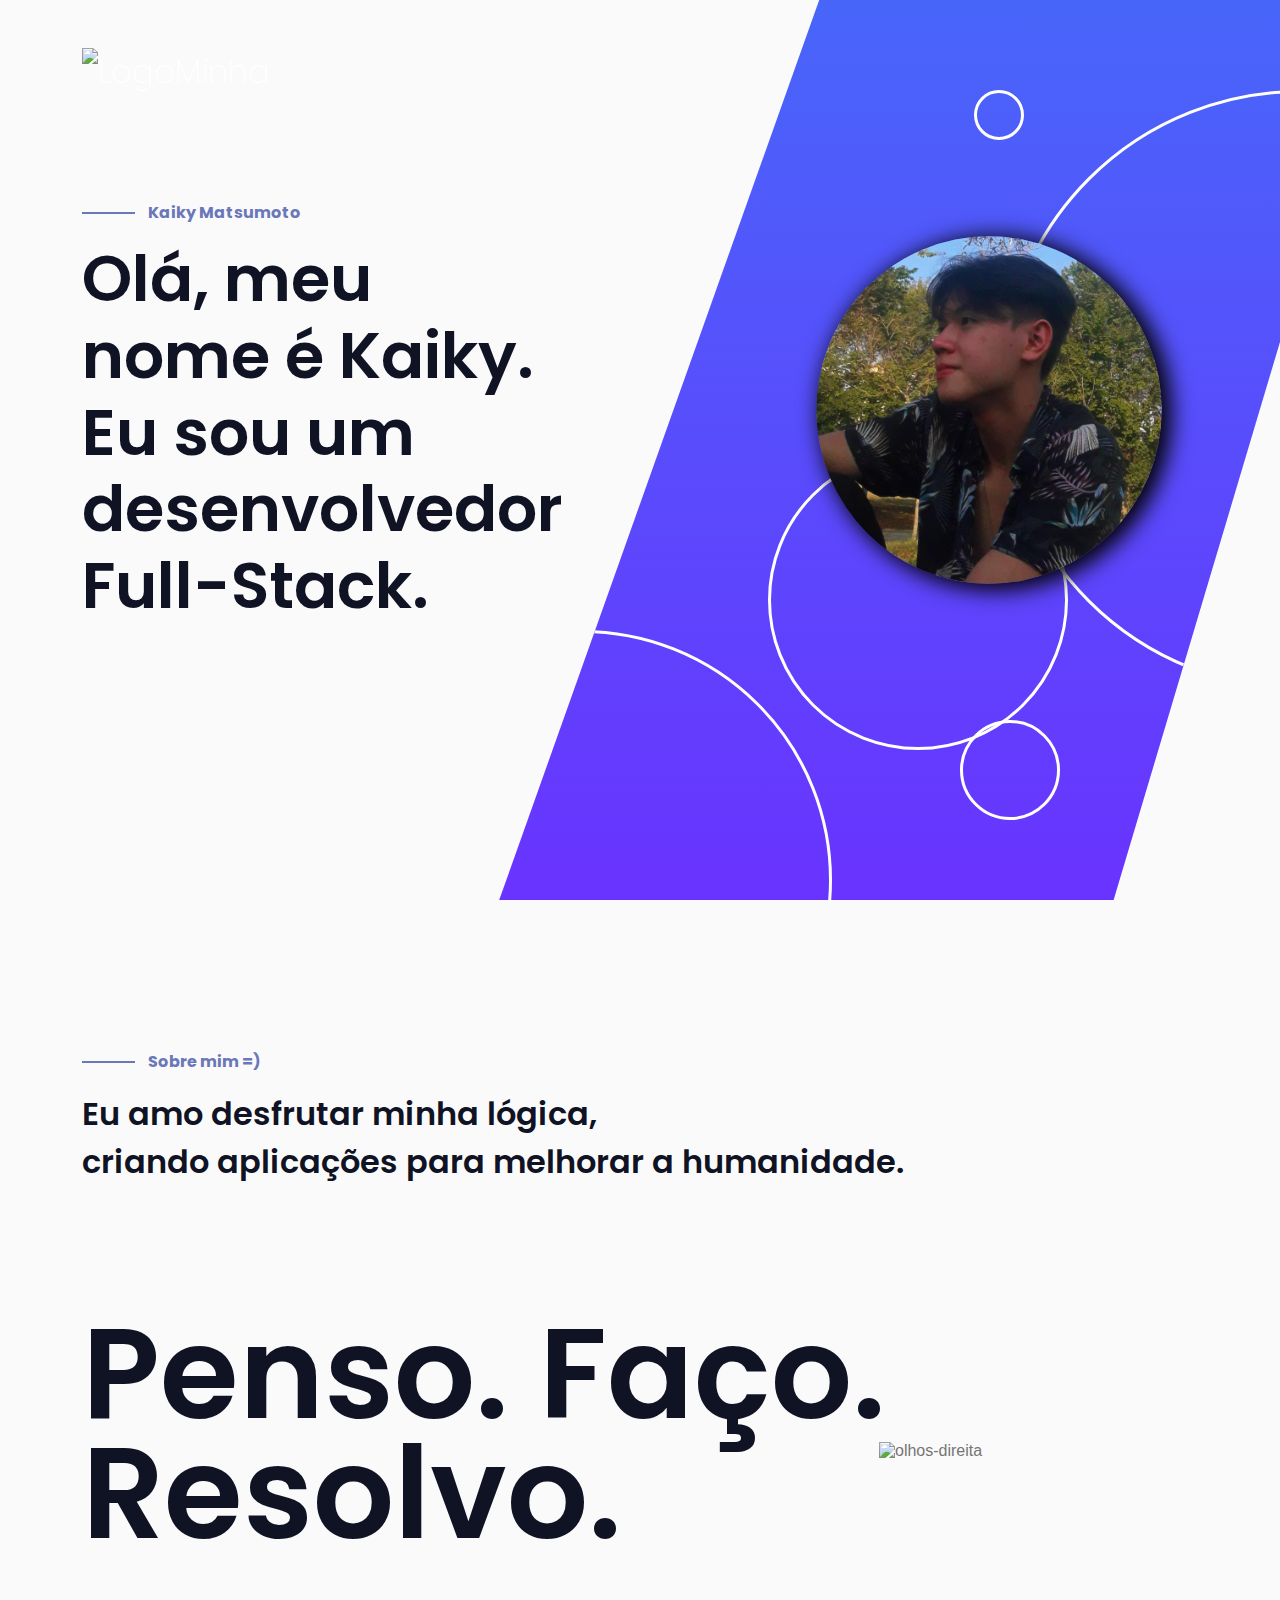
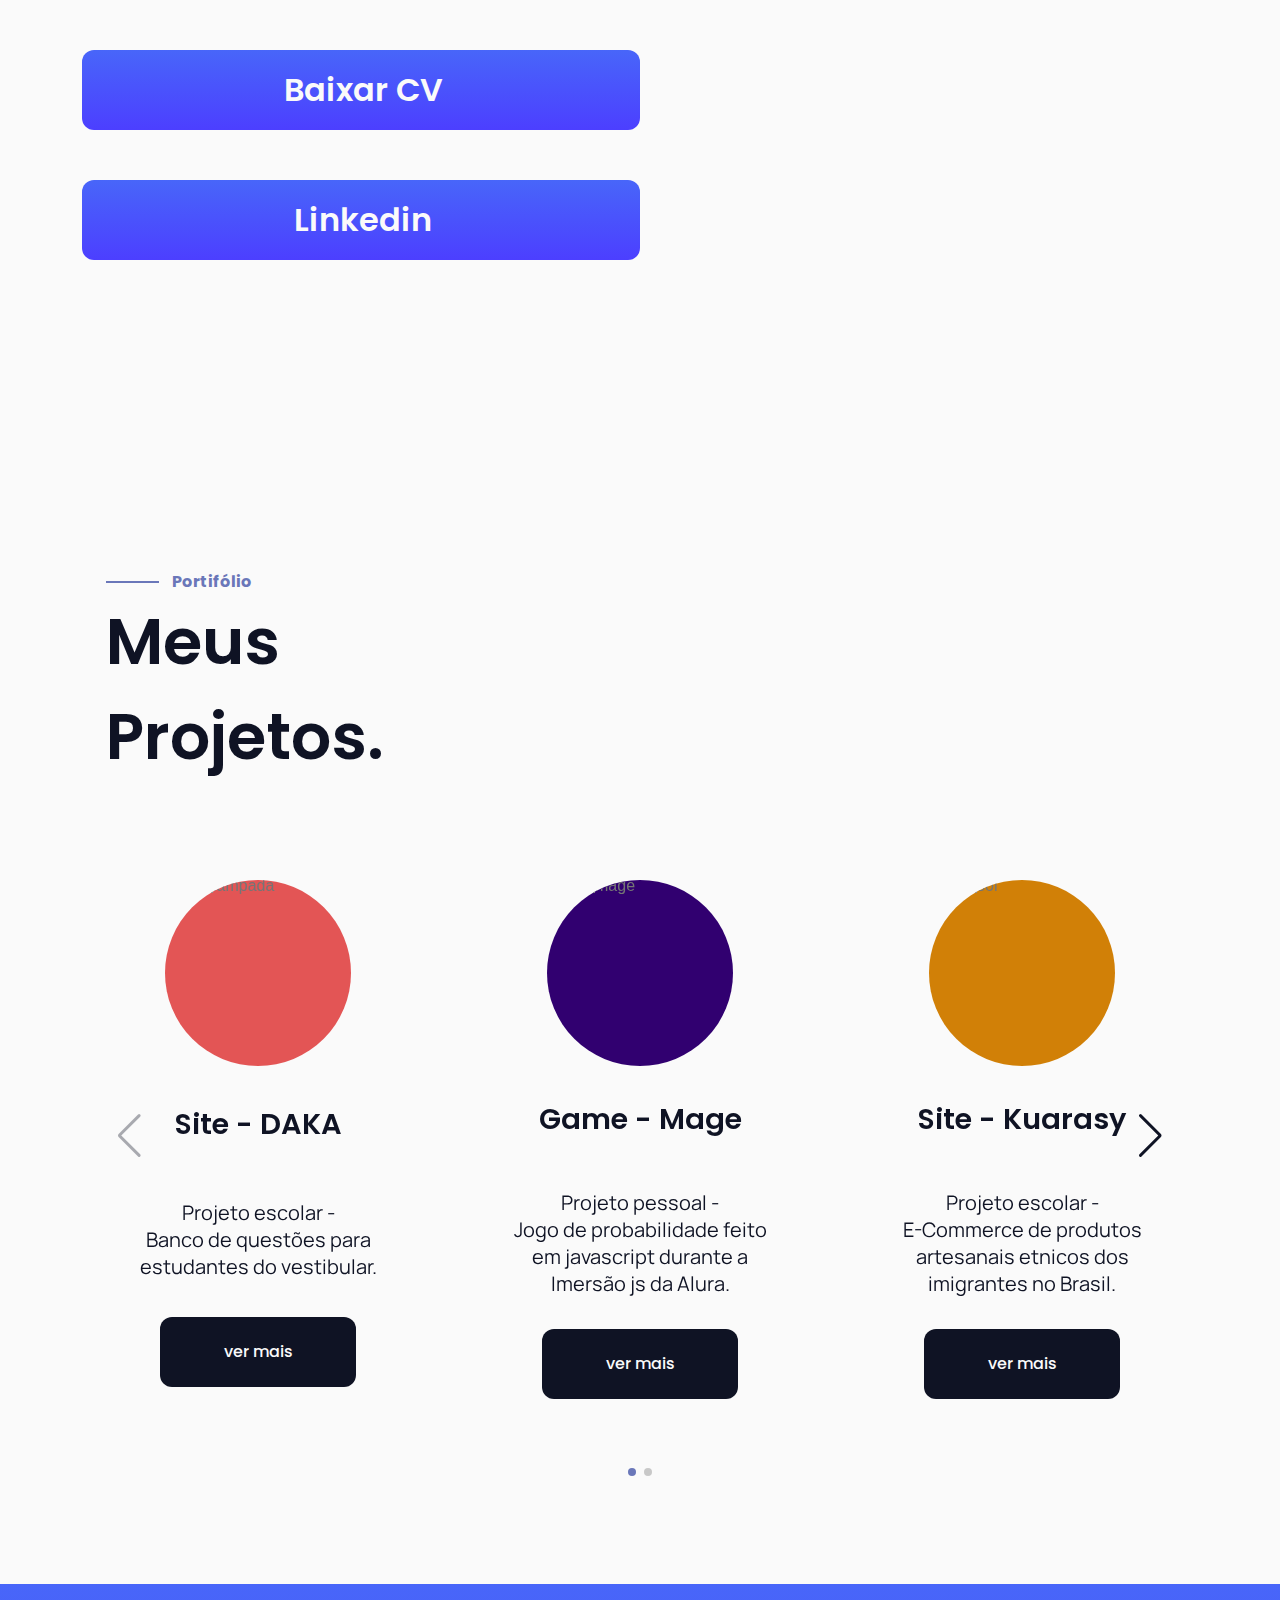
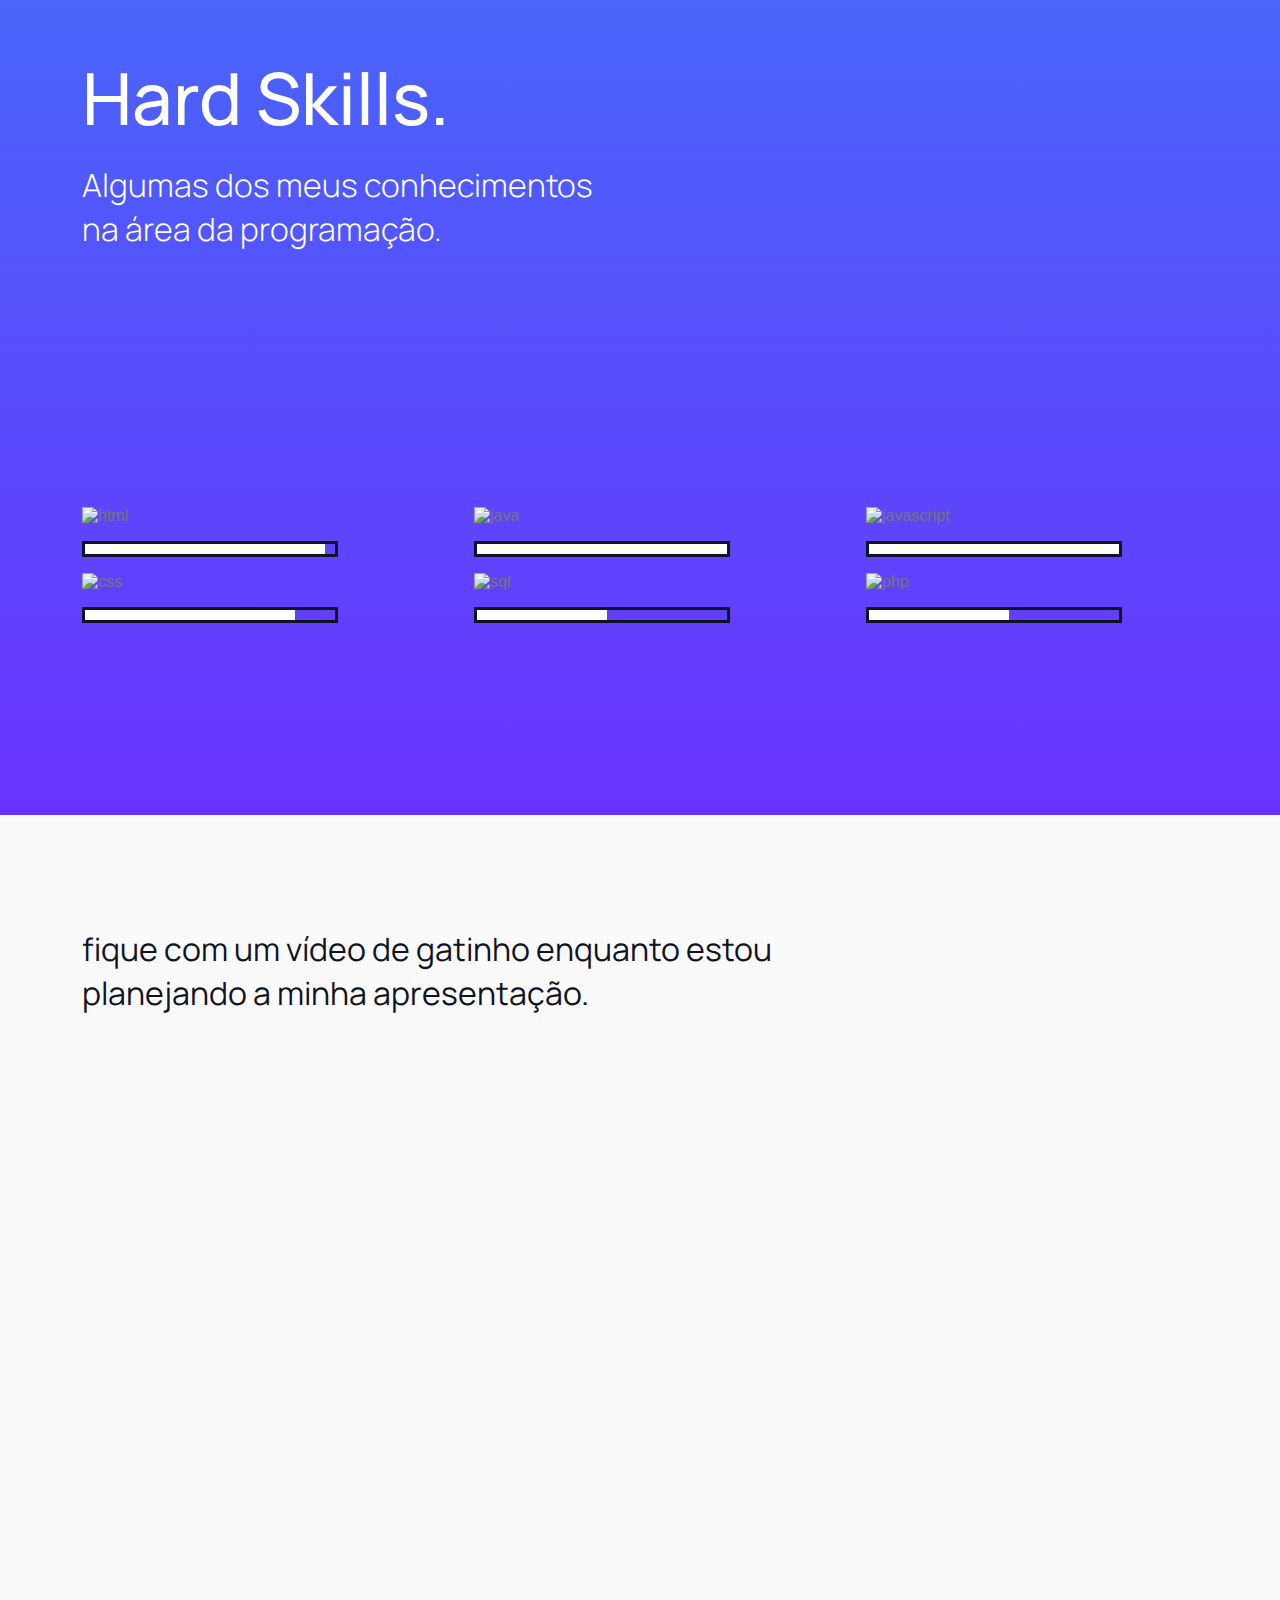
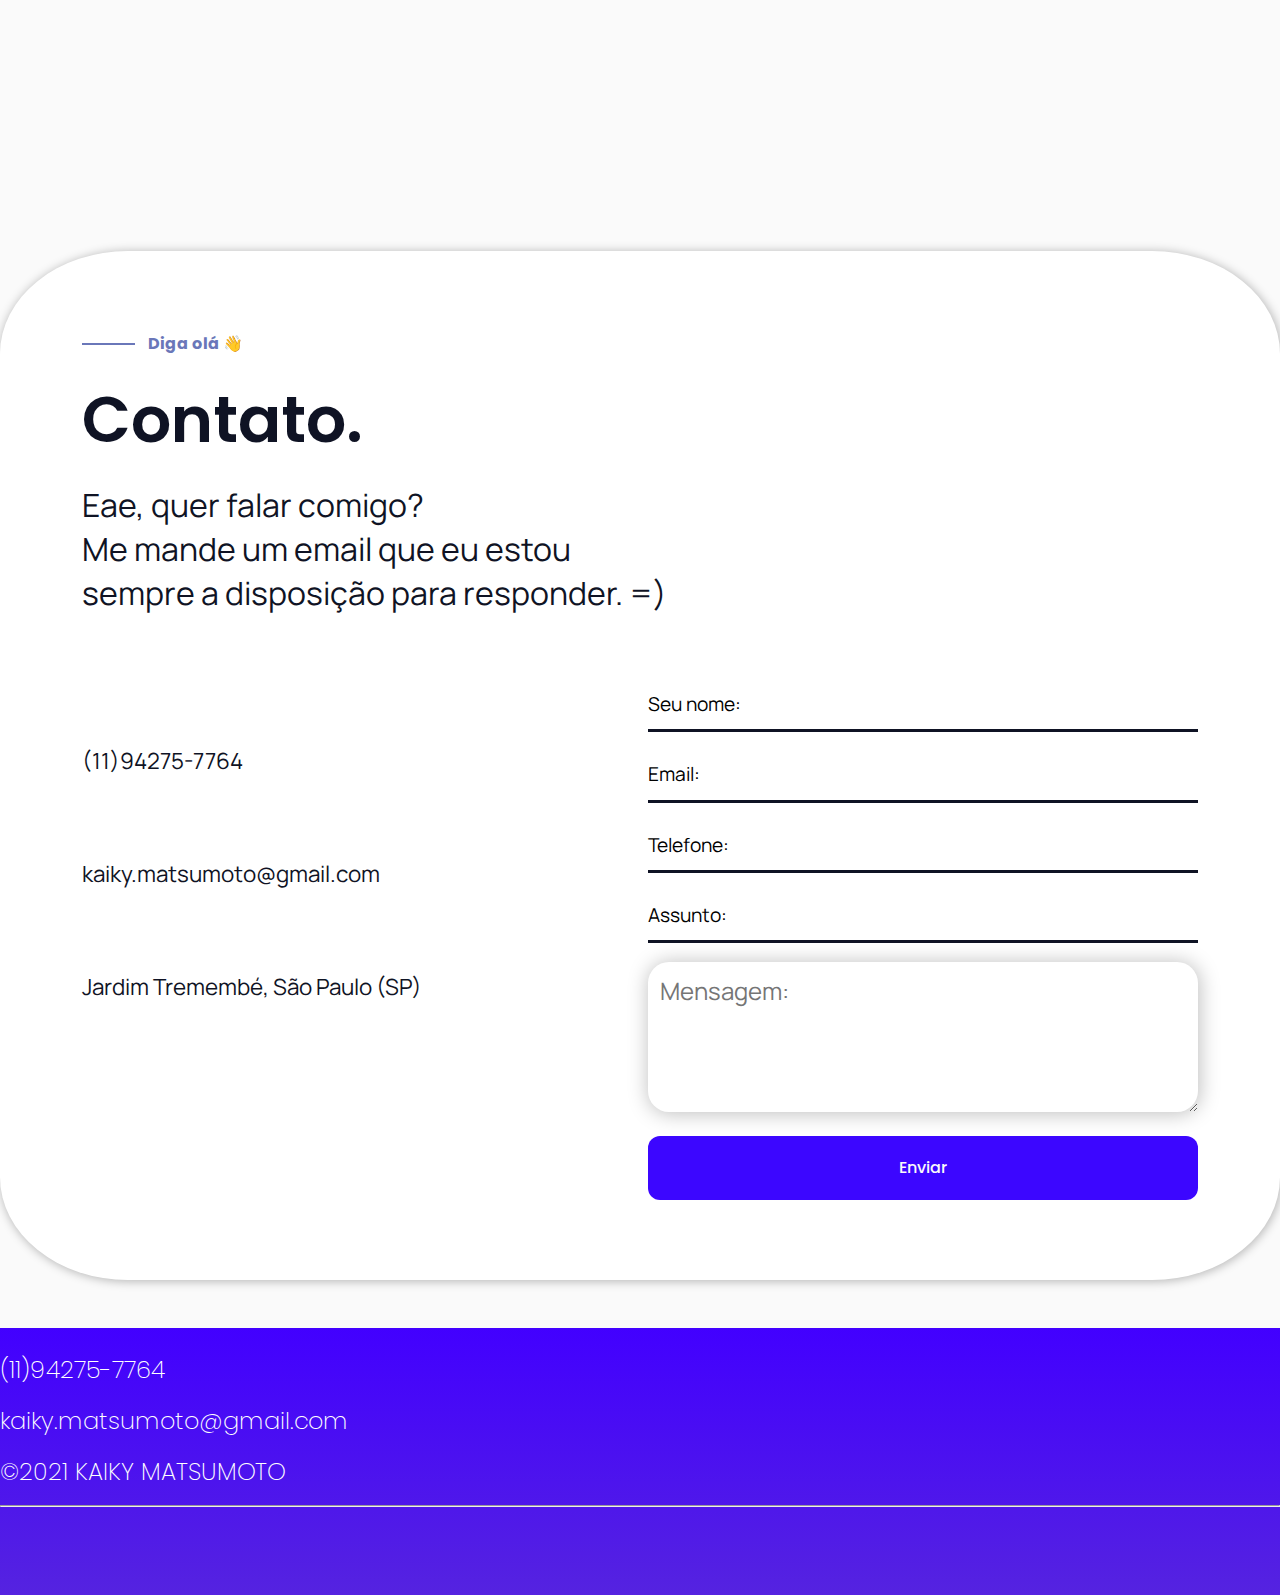
==== index.html @ af950718 "Add files via upload" ====
<!DOCTYPE html>
<html lang="pt-br" id = "html">

<head>
    <meta charset="UTF-8">
    <meta http-equiv="X-UA-Compatible" content="IE=edge">
    <meta name="viewport" content="width=device-width, initial-scale=1.0">
    
    

    <!-- Icones -->
    <link rel="stylesheet" href="assets/fonts/style.css" />

    <!-- Swiper -->
    <link rel="stylesheet" href="https://unpkg.com/swiper/swiper-bundle.min.css" />

    <link rel="stylesheet" href="estilo.css">

    <link rel="stylesheet" href="assets/fonts/style.css">

    <!-- Fonts -->
    <link rel="preconnect" href="https://fonts.googleapis.com">
    <link rel="preconnect" href="https://fonts.gstatic.com" crossorigin>
    <link href="https://fonts.googleapis.com/css2?family=Manrope:wght@300;400;500&display=swap" rel="stylesheet">
    <link href="https://fonts.googleapis.com/css2?family=Poppins:wght@200;400;500;600;700&display=swap"
        rel="stylesheet">

    <script src="https://code.jquery.com/jquery-3.5.0.js"></script>

    <title>Kaiky Matsumoto</title>
</head>

<body id = "bodyy">
    <header id="header">
        <nav class="container">
            <a class="caixa-logo" >
                <img id = "minhaLogo" src="assets/fotos/LogoMinha.png" alt="LogoMinha" class="logo">
            </a>
            <!-- menu -->
            <div class="menu">
                
                    <ul class="grid">
                        <li><a class="title-2" id = "fechar" href="#home">Início</a></li>
                        <li><a class="title-2" id = "fechar" href="#sobre">Sobre</a></li>
                        <li><a class="title-2" id = "fechar" href="#projetos">Projetos</a></li>
                        <li><a class="title-2" id = "fechar" href="#skills">Skills</a></li>
                        <li><a class="title-2" id = "fechar" href="#contato">Contato</a></li>
                        <hr>
                        <div>
                            <a href="https://www.instagram.com/matusumotu/" target="blanck"><i class="icon-instagram"></i></a>
                            <a href="https://www.linkedin.com/in/kaiky-matsumoto/" target="blanck"> <i class="icon-linkedin"></i></a>
                            <a href="https://github.com/koekoki" target="blanck"><i class="icon-github"></i></a>
                        </div>
                    </ul>

 
                

                    <div id = "quadrado" class = "form"></div>

            </div>
            <div class="toggle icon-menu"></div>
            <div class="toggle icon-x"></div>
        </nav>
    </header>
    <main>
        <section class="section" id="home">
            <div class="container">
                
                <h1 class="title">
                    <div class="hifen"></div> Kaiky Matsumoto
                </h1>
                <div class="text">
                    <p class="title-2">
                        Olá, meu <br>
                        nome é Kaiky.<br>
                        Eu sou um <br>
                        desenvolvedor <br>
                        Full-Stack.
                    </p>
                </div>

            </div>
            <div class="caixa-avatar">
                <div class="avatar">
                    <div class = "circulo4"></div>
                    <div class = "circulo3"></div>
                    <div class="circulo">
                        <img src="assets/fotos/eu.jpeg" alt="Eu">
                    </div>
                    <div class = "circulo5"></div>
                    <div class="circulo6"></div>
                    <div class="circulo7"></div>
                    <div class = "circulo2"></div>
                </div>
                <div class = "circulo5 cirq"></div>
                <div class="circulo6 cirq" ></div>
                <div class="circulo7 cirq"></div>
                <div class = "circulo2 cirq"></div>
                <div class = "circulo4 cirq"></div>
                    <div class = "circulo3 cirq"></div>
            </div>
        
        </section>
    </main>
    <section id="sobre" class="section">
        <div class="container">
            <h2 class="title">
                <div class=hifen></div> Sobre mim =&#41
            </h2>
            <p class="text">
                Eu amo desfrutar minha lógica, <br> criando aplicações para melhorar a humanidade.
            </p>
            <h2 class="title-2">
                Penso.
                Faço.<br>
                Resolvo. 
            </h2>
            <div class = "sub-container">
                <div class="center "> <a class = "text" href="assets/CV_KaikyMatsumoto.pdf" target="blanck"> <i class="icon-download"></i> Baixar CV</i></a> <br>
                    <a class = "text block" href = "https://www.linkedin.com/in/kaiky-matsumoto/" target="blanck"> <i class="icon-linkedin"></i> Linkedin</a></div>
                <div class="center-2">
                    <img src="assets/fotos/olhos-direita.png" alt="olhos-direita">
                </div>
    

            </div>
        </div>
    </section>
    <section class="section" id="projetos">
        <div class="container">
            <header>
                <h3 class="title">
                    <div class=hifen></div> Portifólio
                </h3>
                <label class="title-2">Meus <br> Projetos.</label>
            </header>
          <div class="swiper swiper-container">
            <div class="swiper-wrapper">
              <div daka class="swiper-slide">
                
                <div class = "card grid">
                  <div class="center">
                      <div class="circulo lampada">
                          <img src="assets/fotos/lampada.png" alt="lampada">
                      </div>
                  </div>
                  <p class="title-2">Site - DAKA</p>
                  <p class=text>
                      Projeto escolar - <br>
                      Banco de questões para
                      estudantes do vestibular.</p>
                  <div class="center">
                      <a class ="button" href="https://github.com/koekoki/DAKA/tree/main/LOGINCADASTRO" target="blank">ver mais <i class="icon-forward"></i> </a>
                  </div>
              </div>


              </div>

              <div id = "mage" class="swiper-slide">

                <div class = "card grid">
                  <div class="center">
                    
                        <div class="circulo mage">
                            <img src="assets/fotos/chapeu-de-mago.png" alt="mage">
                        </div>
                    </div>
                  <p class="title-2">Game - Mage</p>
                  <p class=text>
                      Projeto pessoal - <br>
                      Jogo de probabilidade feito em javascript durante a Imersão js da Alura.</p>
                  <div class="center">
                      <a class ="button" href="https://github.com/koekoki/jogoDoMaguinho" target="blank"> ver mais <i class="icon-forward"></i> </a>
                  </div>
              </div>

              </div>

              <div kuarasy class="swiper-slide">

                <div class = "card grid">
                  <div class="center">
                      <div class="circulo sol">
                          <img src="assets/fotos/sun.png" alt="sol">
                      </div>
                  </div>
                  <p class="title-2">Site - Kuarasy</p>
                  <p class=text>
                      Projeto escolar - <br>
                      E-Commerce de produtos artesanais etnicos dos imigrantes no Brasil.</p>
                  <div class="center">
                      <a class ="button">ver mais <i class="icon-forward"></i> </a>
                  </div>
              </div>

              </div>

              <div gama class="swiper-slide">

                <div class = "card grid">
                  <div class="center">
                      <div class="circulo gama">
                          <img src="assets/fotos/light-bulb.png" alt="cerebro">
                      </div>
                  </div>
                  <p class="title-2">Teste - Gama</p>
                  <p class=text>
                      Desafio de lógica - <br>
                      codificando a soma do fibonacci mais o fatorial com o alfabeto.</p>
                  <div class="center">
                      <a class ="button" href="https://github.com/koekoki/EstagioGama" target="blank">ver mais <i class="icon-forward"></i> </a>
                  </div>
              </div>

              </div>

            </div>

            <!-- If we need pagination -->
            <div class="swiper-button-prev"></div>
            <div  class="swiper-button-next"></div>
            <div class="swiper-pagination"></div>
        
            
          </div>
        </div>
      </section>
    <section id="skills" class="section">
        <div class="section">
            <div class="container">
                <h4 class="title-2">Hard Skills.</h3>
                    <p class="white">Algumas dos meus conhecimentos  <br> na área da programação.</p>

                    <div class="espaço" data-fly="right">
                        <img class="foguete"  src="assets/fotos/foguetes.png" alt="foguetes">
                    </div>
                    <div id="habilidades" class="grid">

                        <div id="html"><img src="assets/fotos/html.png" alt="html">
                            <div class="dividider-2"></div>
                        </div>
                        <div id="java"><img src="assets/fotos/java.png" alt="java">
                            <div class="dividider-2"></div>
                        </div>
                        <div id="javascript"><img src="assets/fotos/javascript.png" alt="javascript">
                            <div class="dividider-2"></div>
                        </div>
                        <div id="css"><img src="assets/fotos/css.png" alt="css">
                            <div class="dividider-2"></div>
                        </div>
                        <div id="sql"><img src="assets/fotos/sql.png" alt="sql">
                            <div class="dividider-2"></div>
                        </div>
                        <div id="php"><img src="assets/fotos/php.png" alt="php">
                            <div class="dividider-2"></div>
                        </div>

                    </div>
            </div>
        </div>
    </section>
    <section id="video" class="section">
        <div class="container">
            <p class = "text"> fique com um vídeo de gatinho enquanto estou <br>
            planejando a minha apresentação.</p>
            <iframe width="300" height="350" src="https://www.youtube.com/embed/LMD6MqwErzc" title="YouTube video player" frameborder="0" 
            allow="accelerometer; autoplay; clipboard-write; encrypted-media; gyroscope; picture-in-picture" allowfullscreen></iframe>

        </div>
    </section>
    <section class="section" id="contato">
        <div class="container">
            <h5 class="title">
                <div class=hifen></div> Diga olá 👋
            </h5>
            <label class="title-2"> Contato.</label>
            <p class="text">Eae, quer falar comigo? <br>
                Me mande um email que eu estou <br>
                sempre a disposição para responder.
                =&#41</p>
            <img class="aviao" data-fly = "left" src="assets/fotos/aviao-de-papel.png" alt="aviao">
                <div class = "grid">
                    <div class = "infos">
                        <label  class = "text" for="telefone">  <i class = "icon-phone"></i>(11)94275-7764</label><br>
                        <label class = "text" > <i class="icon-envelope"></i> kaiky.matsumoto@gmail.com</label><br>
                        <label class = "text" > <i class = "icon-home"></i> Jardim Tremembé, São Paulo (SP)</label>
                    </div>
                    <form>
                        <div class="info-box">
                            <input class="text" type="text" name="nome" required="">
                            <label class="text"><i class="icon-user"></i> Seu nome:</label>
                        </div>
                        <div class="info-box">
                            <input class="text" type="text" name="email" required="">
                            <label class="text"> <i class="icon-paperplane"></i> Email:</label>
                        </div>
                        <div class="info-box">
                            <input class="text" type="tel" name="telefone" required="">
                            <label class="text">Telefone:</label>
                        </div>
                        <div class="info-box">
                            <input class="text" type="text" name="assunto" required="">
                            <label class="text">Assunto:</label>
                        </div>
                        <textarea class="text" name="texto" id="" placeholder="Mensagem: "></textarea>
                        <input type="submit" value="Enviar" class="botao">
                        
                    </form>
                </div>
        </div>
        
    </section>
    <footer>
        <section id="footer">
            <div class="container grid section">
                         
                <label>(11)94275-7764</label>
                <label > kaiky.matsumoto@gmail.com</label>
                <label for="copy">©2021 KAIKY MATSUMOTO</label>
                <hr>      
            <div>
                <a href="https://www.instagram.com/matusumotu/" target="blanck"><i class="icon-instagram"></i></a>
                <a href="https://www.linkedin.com/in/kaiky-matsumoto/" target="blanck"> <i class="icon-linkedin"></i></a>
                <a href="https://github.com/koekoki" target="blanck"><i class="icon-github"></i></a>
            </div>
        </div>
        </section>
    </footer>
    <a href="#header" class="back-to-top"><i class="icon-arrow-up-outline"></i></a>

    <!-- swiper -->
    <script src="https://unpkg.com/swiper/swiper-bundle.min.js"></script>

    <!-- scrollreveal -->
    <script src="https://unpkg.com/scrollreveal"></script>

    <!-- main.js -->
    <script src="main.js"></script>

</body>

</html>
---- estilo.css ----
:root{
     /* colors */
     --hue: 230;
     /* HSL color mode */
     --base-color: hsl(var(--hue), 36%, 57%);
     --base-color-second: hsl(256, 100%, 60%);
     --base-color-alt: hsl(var(--hue), 94%, 63%);
     --title-color: hsl(var(--hue), 41%, 10%);
     --text-color: hsl(0, 0% ,46%);
     --text-color-light: hsl(0, 0% ,98%);
     --body-color: hsl(0, 0% ,98%);

     --title-2: 2rem;
     --text: 1.125rem;
     --title: 1rem;
     --titleBig: 4rem;
   }

* {
    margin: 0;
    padding: 0;
    box-sizing: border-box;
}
html, body {
    overflow-x: hidden;
    scroll-behavior: smooth;
}

body{
    font: 400 1rem "DM Sans", sans-serif;
    color: var(--text-color);
    background: var(--body-color);
    -webkit-font-smoothing: antialiased;
}

ul{
    list-style: none;
}

a{
    text-decoration:none;
}

button, .button{
    background: linear-gradient( var(--base-color-alt), #3022fc);
    font: 500 1rem "Poppins", sans-serif;
    color: var(--body-color);
    border-radius: 12px;
    height: 3.5rem;   
    width: 100%;
    outline: none;
    border-style: none;
}

.container{
    margin-left: 2rem;
    margin-right: 2rem;
}

.grid{
    display: grid;
    gap: 1rem;
}


.divider-1{
    height: 5px;
    background: var(--title-color);
    margin-bottom: 0.5rem;
}

.section{
    padding: 3rem 0;
}

.title-2{
    font: 600 var(--title-2) "Poppins", sans-serif;
    color: var(--title-color);
}
.text{
    font: 400 var(--text) "Manrope", sans-serif;
    color: var(--title-color);
}

.title{
    font: 700 var(--title) "Poppins", sans-serif;
    color: var(--base-color);
}



/*/////header//////*/

main{
    margin-top: calc(var(--header-height) + 2rem);
}

#header .container{
    padding: 1rem 0;
}

#header{
    display: flex;
    top: 0;
    left: 0;
    background-color: var(--body-color);
    width: 100%;
}

#header .caixa-logo{
    width: 100%;
    display: flex;
}

#header .caixa-logo p{
    display: flex;
    align-items: center;
    font-size: 1rem;
}

#header.scroll{
    box-shadow: 0px 0px 12px rgba(0, 0, 0, 0.15);
}

#header .logo{
    height: 2rem;
    z-index: 100;
}

    /* NAVIGATION */
    nav{
        display: flex;
        align-items: center;
        justify-content: space-between;
        width: 100%;
    }
    
    nav ul{
        padding: 0 3rem;
        height: 15rem;
    }
    
    nav ul li{
        text-align: left;
    }
    
    nav ul li a{
        transition: color 0.2s;
    }
    
    nav ul li a:hover{
        color: var(--base-color);
    }
    
    nav ul li a::after{
        content: "";
        width: 0%;
        height: 2px;
        background: var(--base-color);
    
        position: absolute; /* é absoluto em relação ao próximo pai que for relativo, isto é, o <a>*/
        left: 0;
        bottom: -1.5rem;
    
        transition: width 0.2s;
    }
    
    /* faz a animação de preenchimento*/
    nav ul li a:hover::after{
        width: 100%;
    }
    
    nav .menu{
        transition: 0.4s;
        left: 30rem;
    }
    
    nav .menu ul{
        display: none;
    }

    /* Menu sanduich show*/
    nav.show .menu{
     
        background: var(--body-color);
        height: 100vh;
        width: 100vw;
        padding-top: 120px;
        display: block;
        position: fixed;
        top: 0;
        left: 0;
        z-index: 99;
        display: grid;
    }

    nav hr{
        width: 50%;
    }

    nav i{
        font-size: 2rem;
        margin: 0 0.5rem;
        color: var(--title-color);
    }   

    nav div .form{
        width: 100%;
        clip-path: polygon(0 45%, 100% 0%, 100% 100%, 0% 100%);
        background:linear-gradient(var(--base-color-second), var(--base-color-alt));
        padding-bottom: 2rem;
    }
        
    nav.show .menu ul{
        display: grid;
    }
    
    nav.show ul.grid{
        gap: 1rem;
    }
    
    /* TOGGLE MENU */
    .toggle{
        color: var(--base-color);
        font-size: 1.5rem;
        cursor: pointer;
        z-index: 10;
    }
    
    nav .icon-x{
        visibility: hidden;
    
        position: absolute;
        top: -2.5rem;
        right: 1.5rem;
        z-index: 100;
    
        transition: 0.2s;
    }
    
    nav.show div.icon-x{
        visibility: visible;
        opacity: 1;
        top: 1.5rem;
    }

/*////Home////*/

.hifen{
    background: var(--base-color);
    height: 2px;
    width: 3.3rem;
    display: inline-block;
    margin-bottom: 4px;
    margin-right: 10px;
}
main #home{
    padding: 3.5rem 0 3rem 0;
}

#home .text{
    text-align:left;
}

#home .title-2{
    margin-bottom: 0.5rem;
}

#home h1{
    margin-bottom: 1rem;
}

#home .avatar{
    height: 23.4375rem;
    width: 100%;
    background: linear-gradient(var(--base-color-alt), var(--base-color-second));
    position: relative;
    display: flex;
    justify-content: center;
    align-items: center;
    clip-path: polygon(0 70%, 0 0, 100% 30%, 100% 100%);
    box-shadow: 1px 4px 10px #000000;
}

#home .caixa-avatar{
    position: relative;
}
@media (min-width: 360px)
{
  #home .cirq{
    display: none;
   }
}

#home .caixa-avatar::before{
    content:'';
    height:100%;
    width: 100%;
    background-image: linear-gradient(to left, red,orange,yellow,green,blue,indigo,violet);
    position: absolute;
    clip-path: polygon(0 70%, 0 0, 100% 30%, 100% 100%);
    top: 2.8%;
    left: 0;
}

#home .circulo2{
    height:300px;
    width: 300px;
    left: 60%;
    top: 50%;
    position: absolute;
    border-radius: 100%;
    background: transparent;
    border: solid white;
    transition: 0.5s;
}
#home .circulo3{
    height:50px;
    width: 50px;
    position: absolute;
    border-radius: 100%;
    left: 75%;
    background: transparent;
    border: solid white;
    transition: 0.5s;
}
#home .circulo4{
    height:500px;
    width: 500px;
    right: 75%;
    position: absolute;
    background: transparent;
    border-radius: 100%;
    border: solid white;
    transition: 0.5s;
}
#home .circulo5{
    height:400px;
    width: 400px;
    right: 45%;
    top: -30%;
    position: absolute;
    background: transparent;
    border-radius: 100%;
    border: solid white;
    transition: 0.5s;
}
#home .circulo{
    border-radius: 100%;
    height: 11.75rem;
    width: 11.625rem;
    overflow: hidden;
    display: flex;
    justify-content: center;
    box-shadow: 6px 3px 20px 3px black;
    transition: 0.5s;
    z-index: 98;
}
#home .circulo6{
    height:100px;
    width: 100px;
    right: 68%;
    position: absolute;
    background: transparent;
    border-radius: 100%;
    border: solid white;
    transition: 0.5s;
}
#home .circulo7{
    height:600px;
    width: 600px;
    right: -25%;
    top: 10%;
    position: absolute;
    background: transparent;
    border-radius: 100%;
    border: solid white;
    transition: 0.5s;
}


@media (max-width: 365px){
#home .cirq{
    display: none;
}
}

#home .avatar .circulo:hover{
    height: 13.75rem;
    width: 13.625rem;
}

#home .hover{
    transform: scale(0.60,0.60);
}

#home .hover-mais{
    transform: scale(6, 6);
}

#home .avatar img {
    height: 30.75rem;
    width: 30.75rem;
    position: relative;
    top: -70%;
}

#home .title-2{
    text-align: left;
}

/*/////SOBRE///////*/

#sobre h2{
    margin-bottom: 1rem;
}

#sobre .title-2{
    font-size: var(--titleBig);
    text-align: left;
    margin: 1.3rem 0;
    line-height: 4.5rem;
}

#sobre hr{
    width: 50%;
}
#sobre .text{
    margin-bottom: 2rem;
    font: 600 var(--text) "Poppins", sans-serif;
}

#sobre .center{
    justify-content: space-around;
    display: inline-block;
    width: 100%;
}
#sobre .center-2{
    display: flex;
    justify-content: center;
}

#sobre img {
    height: 15rem;
    width: 15rem;
    position: relative;
    animation: 7s  mymove infinite;
    animation-fill-mode: both;
}

@keyframes mymove {
    0%   {top: 0px;}
    25%  {top: 25px;}
    50% {top: 0px;}
    75%  {top: 30px}
    100% {top:0px;}
  }

#sobre i{
    margin-right: 4px;
}

#sobre a{
    background: linear-gradient( var(--base-color-alt), #4c3fff);
    font: 500 1rem "Poppins", sans-serif;
    color: var(--body-color);
    border-radius: 12px;
    height: 3.5rem;   
    width: 100%;
    outline: none;
    border-style: none;
    display: flex;
    justify-content: center;
    align-items: center;
}
#sobre .block{}

/*/////projetos///////*/

#projetos label{
    font: 600 3rem "Poppins", sans-serif;
    text-align: left;
}

#projetos{
    background: transparent;
}

#projetos .container{
    margin-left: 0;
    margin-right: 0;
}

#projetos header{
    margin-left: 1.5rem;
    margin-right: 1.5rem;
    margin-bottom: 0;
}


#projetos .card{
 height: 36rem;
 border-radius: 1.3125rem;
 background: transparent;
 padding: 2rem;
 transition: 0.4s;
}

#projetos .card:hover{
    box-shadow: 0px 20px 20px 1px rgba(0, 0, 0, 0.25);
    background: white;
}


@media (min-width: 360px){
    #projetos .card .title-2{
        font-size: 1.8rem;
    }
}

@media (max-width: 361px){
    
    #projetos #mage .text{
        font-size: 1.1rem;
    }
}


#projetos .center{
    position: relative;
    display: flex;
    justify-content: center;
}



#projetos .circulo {
    overflow: hidden;
    border-radius: 50%;
    width: 11.625rem;
    height: 11.625rem;
    display: flex;
    justify-content: center;
    align-items: center;
    transition: 0.5s;
    padding: 0 2rem 2rem 2rem;
}

#projetos .card:hover .circulo{
transform: scale(1.15,1.15);
}



#projetos .mage{
    background: rgb(49, 0, 112);
}
#projetos .lampada{
    background: #E35555;
}

#projetos .sol {
    background: rgb(209, 128, 7);
}

#projetos .gama {
    background: rgb(10, 7, 209);
}

#projetos a{
    height: 4.375rem;
    width: 12.21875rem;
    background: var(--title-color);
    display: flex;
    justify-content: center;
    align-items: center;
}

#projetos .text, .title-2{
    text-align: center;
}

#projetos img{
    height: 10rem;
    width: 10rem;
}

/* swiper */
.swiper-slide{
    height: auto;
    padding: 4rem 2.5rem;
}

#projetos .swiper-button-next, .swiper-button-prev{
    display: none;
 }

.swiper-pagination-bullet-active{
    background: var(--base-color);
}
.swiper-container{
    position: relative;
}





/*///////SKILLS////////*/

#skills .section{
    background: linear-gradient(var(--base-color-alt), var(--base-color-second));
}

#skills h4{
    font: 500 4.5rem "Manrope", sans-serif;
}

#skills .white{
    font: 300 var(--text) "Manrope", sans-serif;
}

#skills h4, .white{
    color: white;
    text-align: initial;
}

/*///invertendo o foguete///////*/
#skills .foguete{

    height: 10rem;
    width: 10rem;
}

#skills #habilidades{
    align-items: center;
    grid-template-columns: 1fr 1fr 1fr;
}

#skills #habilidades img:hover {
    transform: translateY(-8px);
}

#skills #habilidades img{
    height: 5.5625rem;
    width: 5.5625rem;
    margin: 1rem 0;
    transition: 0.5s;
}


#skills .espaço{
    display: flex;
    justify-content: flex-end;
    position: relative;
    margin: 5rem 0;
}

#skills #habilidades .dividider-2{
    border-style: solid;
    border-color: var(--title-color);
    height: 10px;
    width: 25%;
    position: absolute;
}

#skills #java .dividider-2{
    box-shadow: inset 70px 0 0 0 white;
}
#skills #html .dividider-2{
    box-shadow: inset 60px 0 0 0 white;
}
#skills #javascript .dividider-2{
    box-shadow: inset 40px 0 0 0 white;
}
#skills #css .dividider-2{
    box-shadow: inset 50px 0 0 0 white;
}
#skills #sql .dividider-2{
    box-shadow: inset 30px 0 0 0 white;
}
#skills #php .dividider-2{
    box-shadow: inset 25px 0 0 0 white;
}

/*///////CONTATO///////////*/


#contato .title-2{
    font-size: 4rem;
    text-align: left;
}

#contato h5.title, p.text, .title-2{
    margin-bottom: 1rem;
    margin-top: 1rem;
}

#contato .aviao{
    height: 7rem;
    width: 7rem;
    margin-bottom: 2rem;
}


#contato form .info-box{
    position: relative;
}

@media (min-width: 360px)
{
  #contato div .infos{
    display: none;
   }
}

#contato form input{
    font-size: 1.4rem;
    outline: none;
    border: none;
    border-bottom: solid;
    width: 100%;
    height: 2rem;
    margin: 1.2rem 0;
    background: transparent;
}


#contato  .info-box label {
    position: absolute;
    top:0;
    left: 0;
    padding: 10px 0;
    color: black;
    font-size: 1.2rem;
    pointer-events: none;
    transition: .5s;
  }

#contato  .info-box input:focus ~ label,
#contato .info-box input:valid ~ label{
  top: -20px;
  left: 0;
  font-size: 0.9rem;
}

#contato form textarea{
    outline: none;
    border: none;
    height: 9.375rem;
    width: 100%;
    border-radius: 1.3125rem;
    background: #FFFFFF;
    box-shadow: 1px 1px 20px 1px rgba(0, 0, 0, 0.25);
    padding: 0.75rem;
}

#contato form .botao{
    background: #3c06ff;
    font: 500 1rem "Poppins", sans-serif;
    color: var(--body-color);
    border-radius: 12px;
    border: #3c06ff;
    height: 4rem;   
    width: 100%;
    outline: none;
    border-style: none;
    transition: 1s;
}

#contato form .botao:hover{
    box-shadow: inset 600px 0 0 0 white;
    color: var(--title-color);
    cursor: pointer;
    border: #3c06ff solid;
}

[data-fly] {
    transition: 0.5s;
}

[data-fly="right"]{
    transform: translate3d(400px, 200px, 0px);
}

[data-fly="left"]{
    transform: translate3d(-300px, 200px, 0px);
}

.animate{
    opacity: 1;
    transform: translate3d(0px, 0px, 0px);
}

/*////////FOOTER//////*/

#footer{
    background: linear-gradient(180deg, #4200FF 0%, #5523E0 100%);
}

#footer .container, a{
    font: 200 var(--text) "Poppins", sans-serif;
    color: white;
}

#footer i{
    font-size: 2rem;
    margin: 0 0.5rem;
}

#footer a{
    display: inline-block;
    transition: 0.5s;
}

#footer a:hover {
    transform: translateY(-8px);
}

#footer .section{
    padding: 1.5rem 0;
}

.back-to-top {
    background: var(--base-color);
    color: var(--text-color-light);
    position: fixed;
    right: 1rem;
    bottom: 1rem;
    padding: 0.5rem;
    clip-path: circle();
    font-size: 1.5rem;
    line-height: 0;
    visibility: hidden;
    opacity: 0;
    transition: 0.3s;
    transform: translateY(100%);
}

.back-to-top.show {
    visibility: visible;
    opacity: 1;
    transform: translate(0);
    z-index: 100;
}


@media (min-width: 1200px){

    :root{
        --title-2: 4rem;
        --text: 2rem;
        --titleBig: 8rem;
    }

    .container{     
        max-width: 1334px;
        margin: 0 auto;
        padding: 0 82px;
    }

    nav ul {
        justify-content: end;
        margin-right: 10rem;
    }

    #header{
        top: 0;
        left: 0;
        right: 0;
        z-index: 100;
        padding: 48px 0;
        width: 100%;
    }

    #header .container{
        margin: 0;
        padding: 0 82px;
        max-width: none;
    }

    #header .logo{
        height: 3rem;
    }

    #header .icon-menu{
        color: white;
        font-size: 4rem;
    }

    nav div .form{
        /* clip-path: polygon(0 61%, 100% 100%, 100% 100%, 0% 100%); */
        clip-path: inset(0 69% 0 0);
        opacity: 0;
        height: 100%;
        width: 100%;
        position: absolute;
        z-index: -1;
        right: 0;
        left: 0;
        bottom: 0;
        background: linear-gradient(var(--base-color-alt), var(--base-color-second));
        display: flex;
        justify-content: center;
        align-items: center;
    }

    nav .icon-x{
        top: .5rem;
        right: 4.5rem;
        font-size: 4rem;
    }
    


    /* ////HOME///////*/

    #home .title-2{
        line-height: 1.2;
    }

    /* /////SOBRE//////*/

    #sobre .title-2{
        line-height: 7.5rem;
    }
    #sobre p.text{
        margin-bottom: 8rem;
    }

    #sobre a{
        width: 100%;
        height: 5rem;
    }

    #sobre .center{
        display: block;
    }

    #sobre .center-2{
        position: relative;
        justify-content: center;
        display: flex;
        top: -13rem;
        right: -10rem;
    }

    #sobre .sub-container{
        display: grid;
        grid-template-columns: 1fr 1fr;
    }

    #sobre img{
        height: 25rem;
        width: 25rem;
    }

    #sobre .title-2{
        margin-bottom: 6rem;
    }

    #sobre .container{
        height: 70rem;
    }

    #sobre {
        padding-bottom: 0;
    }




    #home .caixa-avatar{
        clip-path: polygon(100% 0, 100% 38%, 87% 100%, 39% 100%, 64% 0);
        height: 100%;
        width: 100%;
        position: absolute;
        z-index: 1;
        right: 0;
        left: 0;
        bottom: 0;
        background: linear-gradient(var(--base-color-alt), var(--base-color-second));
        display: flex;
        justify-content: center;
        align-items: center;
    }
    #home .caixa-avatar::before{
        content:0;
        height:100%;
        width: 100%;
        z-index: -1;
        background-image: none;
        position: absolute;
        clip-path: polygon(100% 0, 100% 38%, 87% 100%, 39% 100%, 64% 0);
        top: 2.8%;
        left: 0;
    }

    #home .avatar{
        height: 100%;
        width: 100%;
        background: none;
        position: relative;
        display: flex;
        clip-path: polygon(100% 0, 100% 38%, 87% 100%, 39% 100%, 64% 0);
        justify-content: center;
        align-items: center;
    }

    #home .avatar img {
        top: -40%;
    }


    #home  {
        margin-bottom: 20rem;
    }

    #home .cirq{
        z-index: -1;
    }

    #home .avatar .circulo{
        height: 19.75rem;
        width: 19.625rem;
        transform: scale(1.1, 1.1);
        left: 65%;
        top: 28%;
        position: absolute;
    }
    #home .circulo2{
        height:300px;
        width: 300px;
        left: 60%;
        top: 50%;
        position: absolute;
        border-radius: 100%;
        background: transparent;
        border: solid white;
        transition: 0.5s;
    }
    #home .circulo3{
        height:100px;
        width: 100px;
        position: absolute;
        border-radius: 100%;
        left: 75%;
        top: 80%;
        background: transparent;
        border: solid white;
        transition: 0.5s;
    }
    #home .circulo4{
        height:500px;
        width: 500px;
        right: 35%;
        top: 70%;
        position: absolute;
        background: transparent;
        border-radius: 100%;
        border: solid white;
        transition: 0.5s;
    }
    #home .circulo5{
        height:400px;
        width: 400px;
        right: 45%;
        top: -30%;
        position: absolute;
        background: transparent;
        border-radius: 100%;
        border: solid white;
        transition: 0.5s;
    }
    #home .circulo6{
        height:50px;
        width: 50px;
        right: 20%;
        top: 10%;
        position: absolute;
        background: transparent;
        border-radius: 100%;
        border: solid white;
        transition: 0.5s;
    }
    

    #home .avatar .circulo:hover{
        height: 21.75rem;
        width: 21.625rem;
    }


    #projetos {
        padding-top: 0;
    }

   

    #projetos .container{
        margin: auto;
    }
    #projetos .title-2{
        font-size: var(--title-2);
    }

    #projetos p.title-2{
        font: 600 2rem "Poppins", sans-serif;
    }

    #projetos .text{
        font-size: 1.25rem;
    }

    #projetos .swiper-button-next, .swiper-button-prev{
        color: var(--title-color);
        transition: 0.5s;
        display: flex;
    }

    #projetos .swiper-button-next{
        margin-right: 1.5rem;
    }
    #projetos .swiper-button-prev{
        margin-left: 1.5rem;
    }

    #projetos .swiper-button-next:hover, .swiper-button-prev:hover{
        transform: scale(1.20,1.20);
    }

    .swiper-slide {
        height: auto;
        padding: 4rem 1rem;
    }





    #skills .espaço{
        margin: 0;
    }

    #skills #habilidades {
        margin-bottom: 10rem;
        column-gap: 60px;
    }
    
    #skills #java .dividider-2{
        box-shadow: inset 300px 0 0 0 white;
    }
    #skills #html .dividider-2{
        box-shadow: inset 240px 0 0 0 white;
    }
    #skills #javascript .dividider-2{
        box-shadow: inset 270px 0 0 0 white;
    }
    #skills #css .dividider-2{
        box-shadow: inset 210px 0 0 0 white;
    }
    #skills #sql .dividider-2{
        box-shadow: inset 130px 0 0 0 white;
    }
    #skills #php .dividider-2{
        box-shadow: inset 140px 0 0 0 white;
    }

    #skills #habilidades .dividider-2{
        height: 1rem;
        width: 20%;
    }

    #skills #habilidades img{
        height: 10.5625rem;
        width: 10.5625rem;
    }

    #skills .foguete{
        height: 15rem;
        width: 15rem;
    }


    #video iframe{
        width: 1280px;
        height: 720px;
    }



    #contato form .botao{
        margin-bottom: 5rem;
    }

    #contato form textarea{
        font-size: 1.5rem;
    }

    #contato .container{
        border-radius: 10%;
        background: white;
        box-shadow: 1px 1px 10px 1px rgba(0, 0, 0, 0.25);
        padding-top: 4rem;
        }


    #contato div .infos{
        display: block;
    }
    #contato .infos label{
        display: block;
    }

    #contato .grid{
        grid-template-columns: 1fr 1fr;
    }

    #contato .infos label{
        margin-top: 4rem;
        font-size: 1.4rem;
    }


    #footer .container{
        font-size: 1.5rem;
    }


}
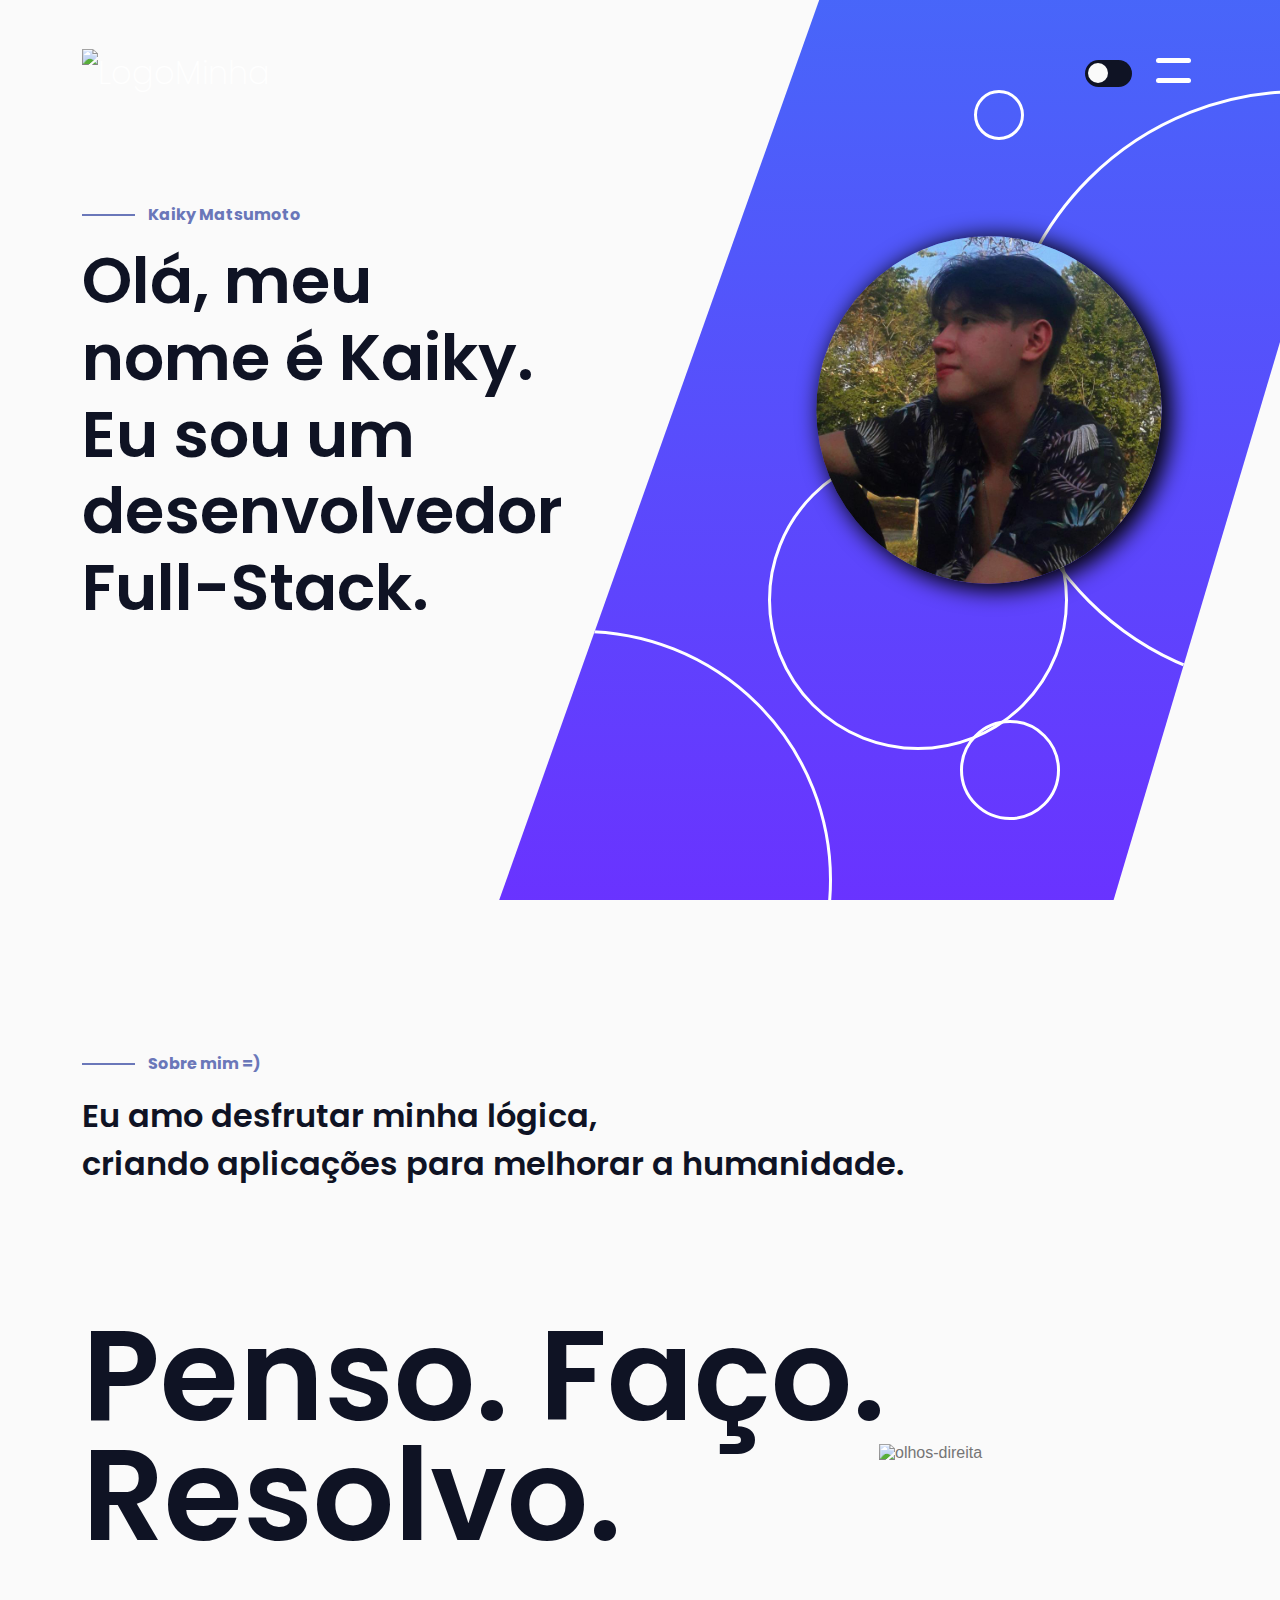
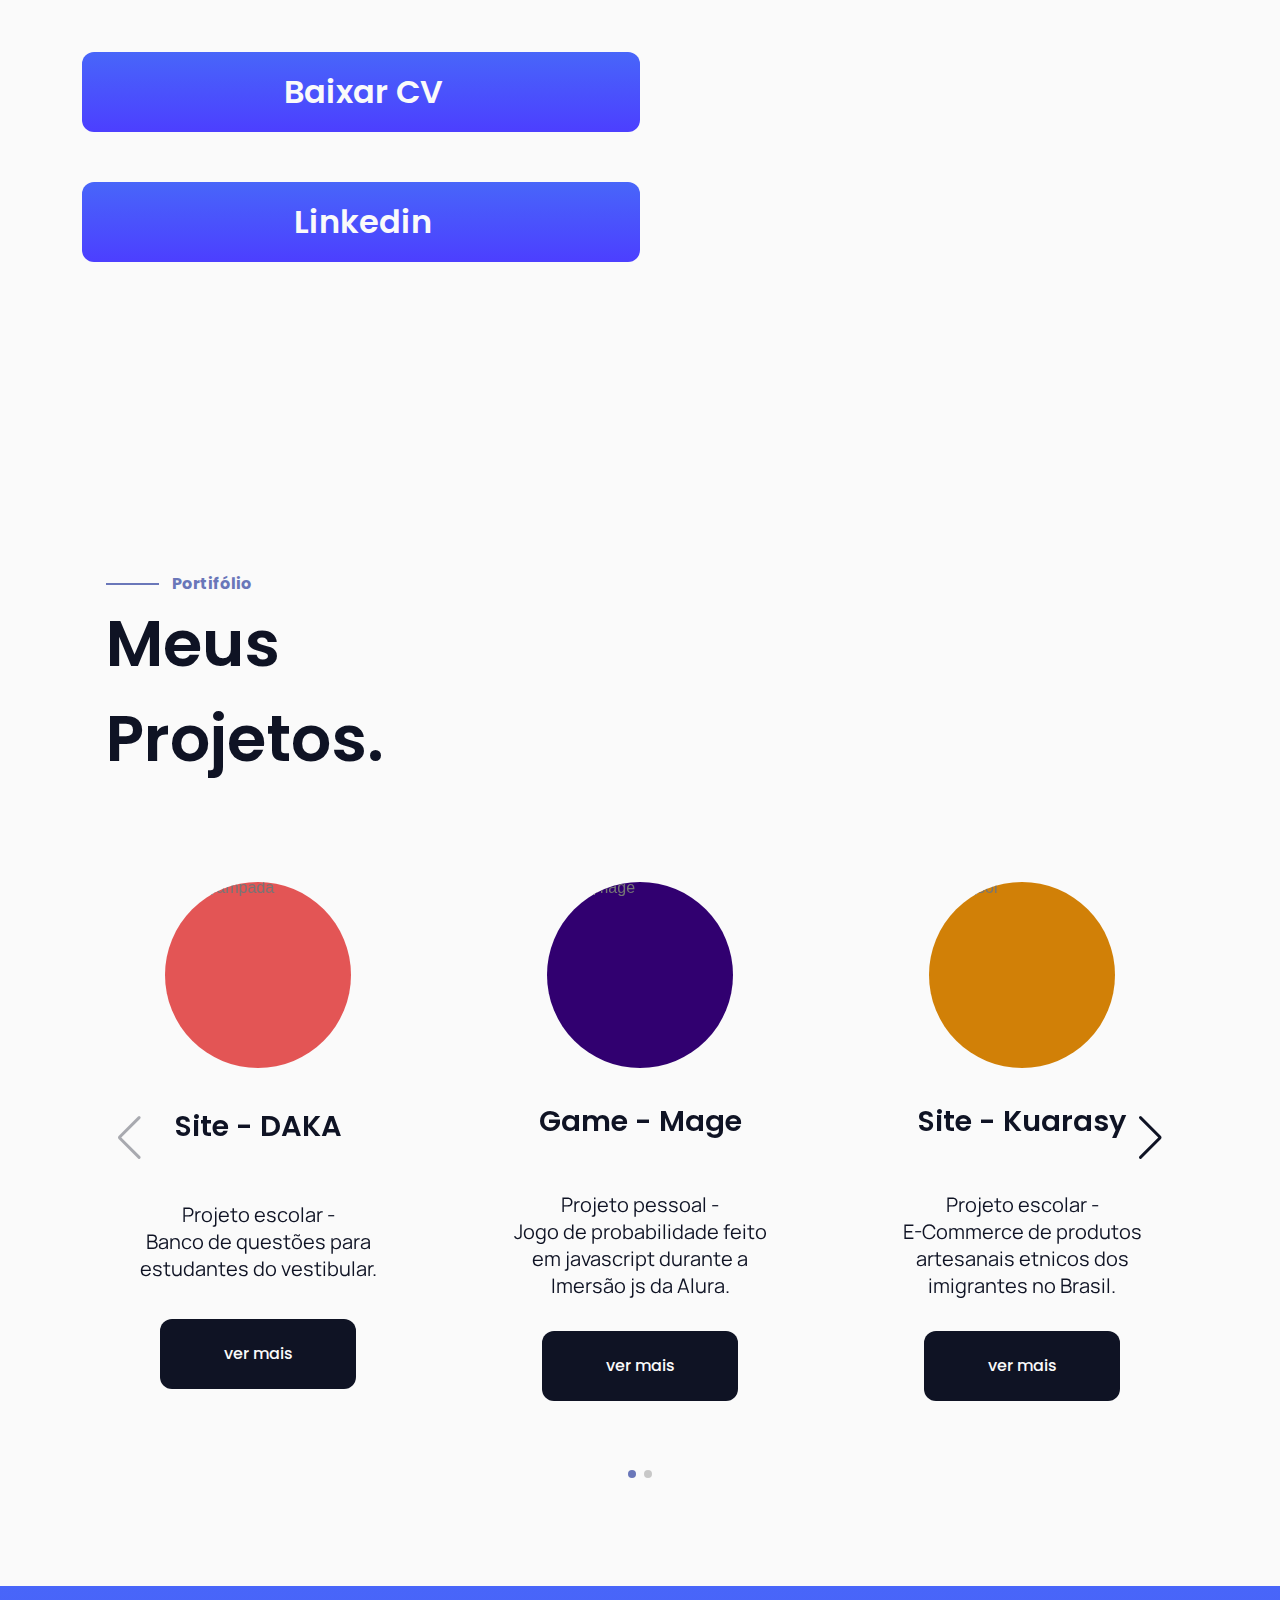
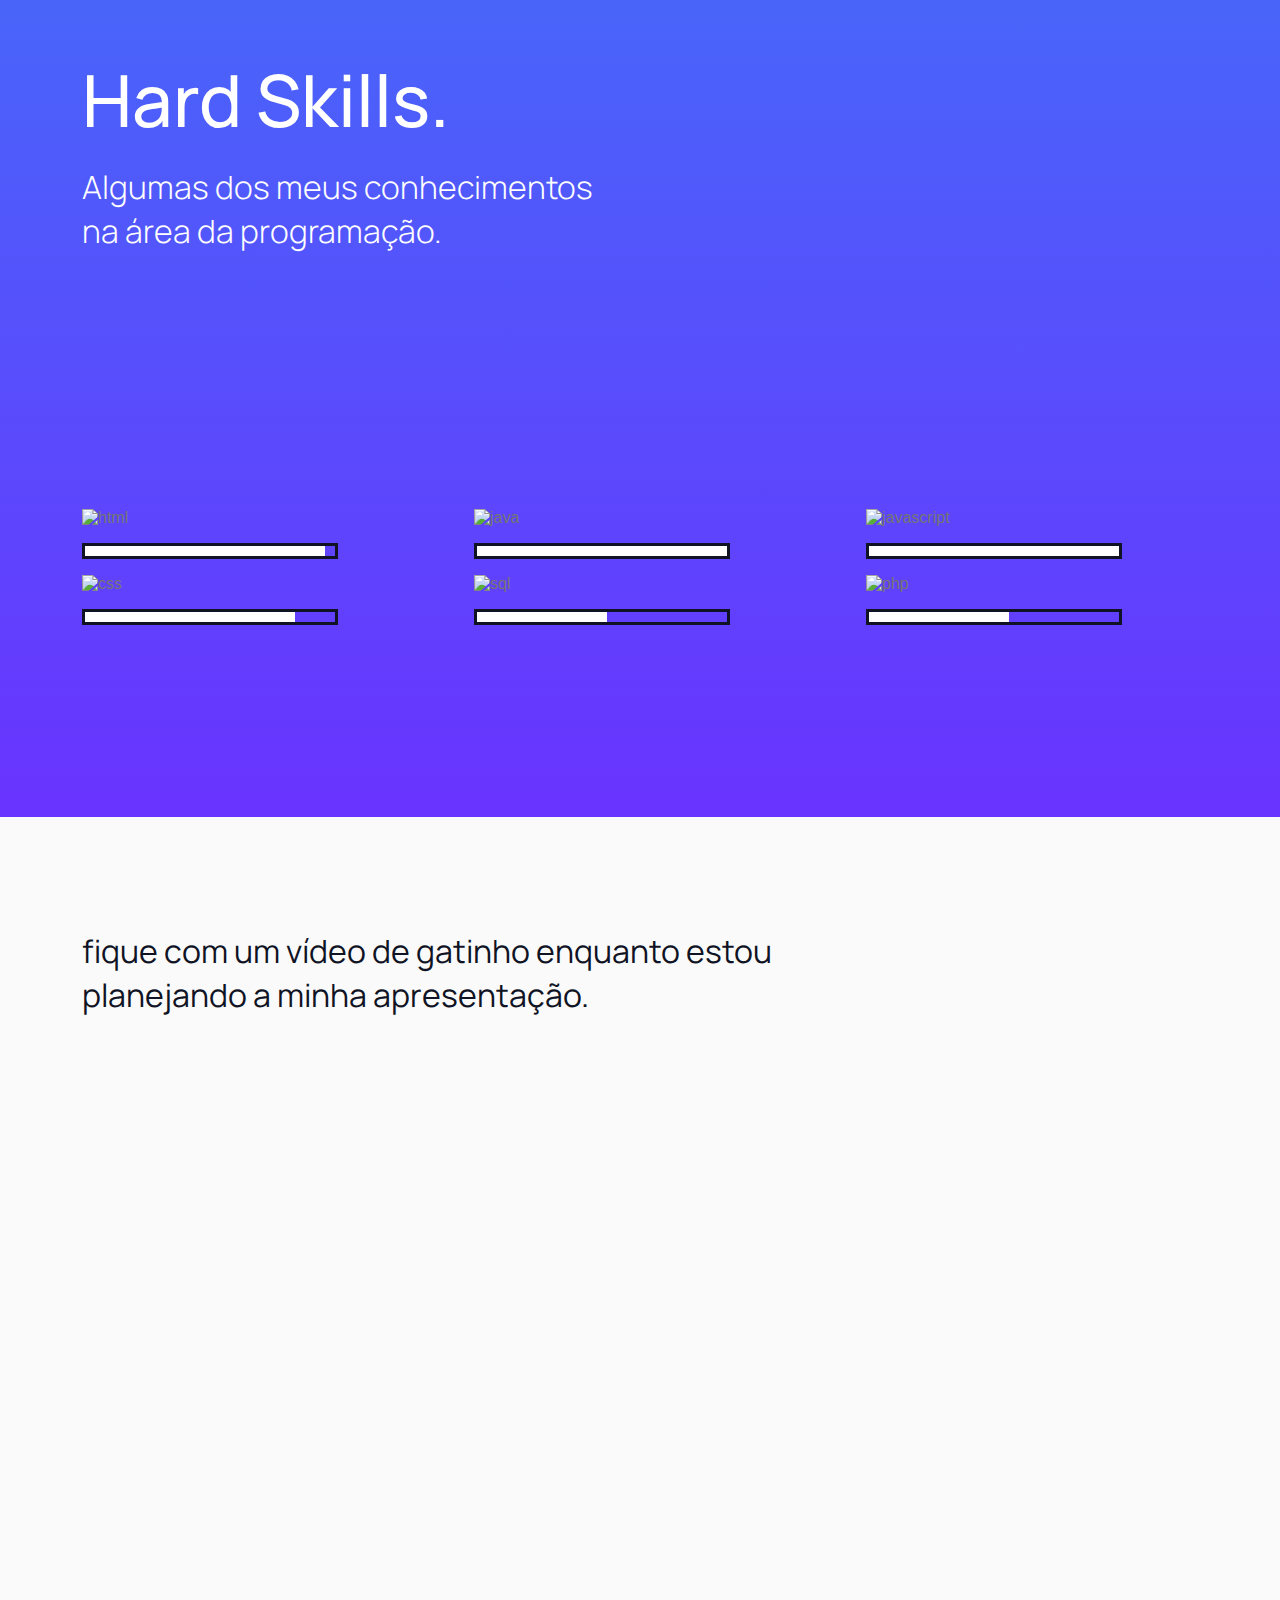
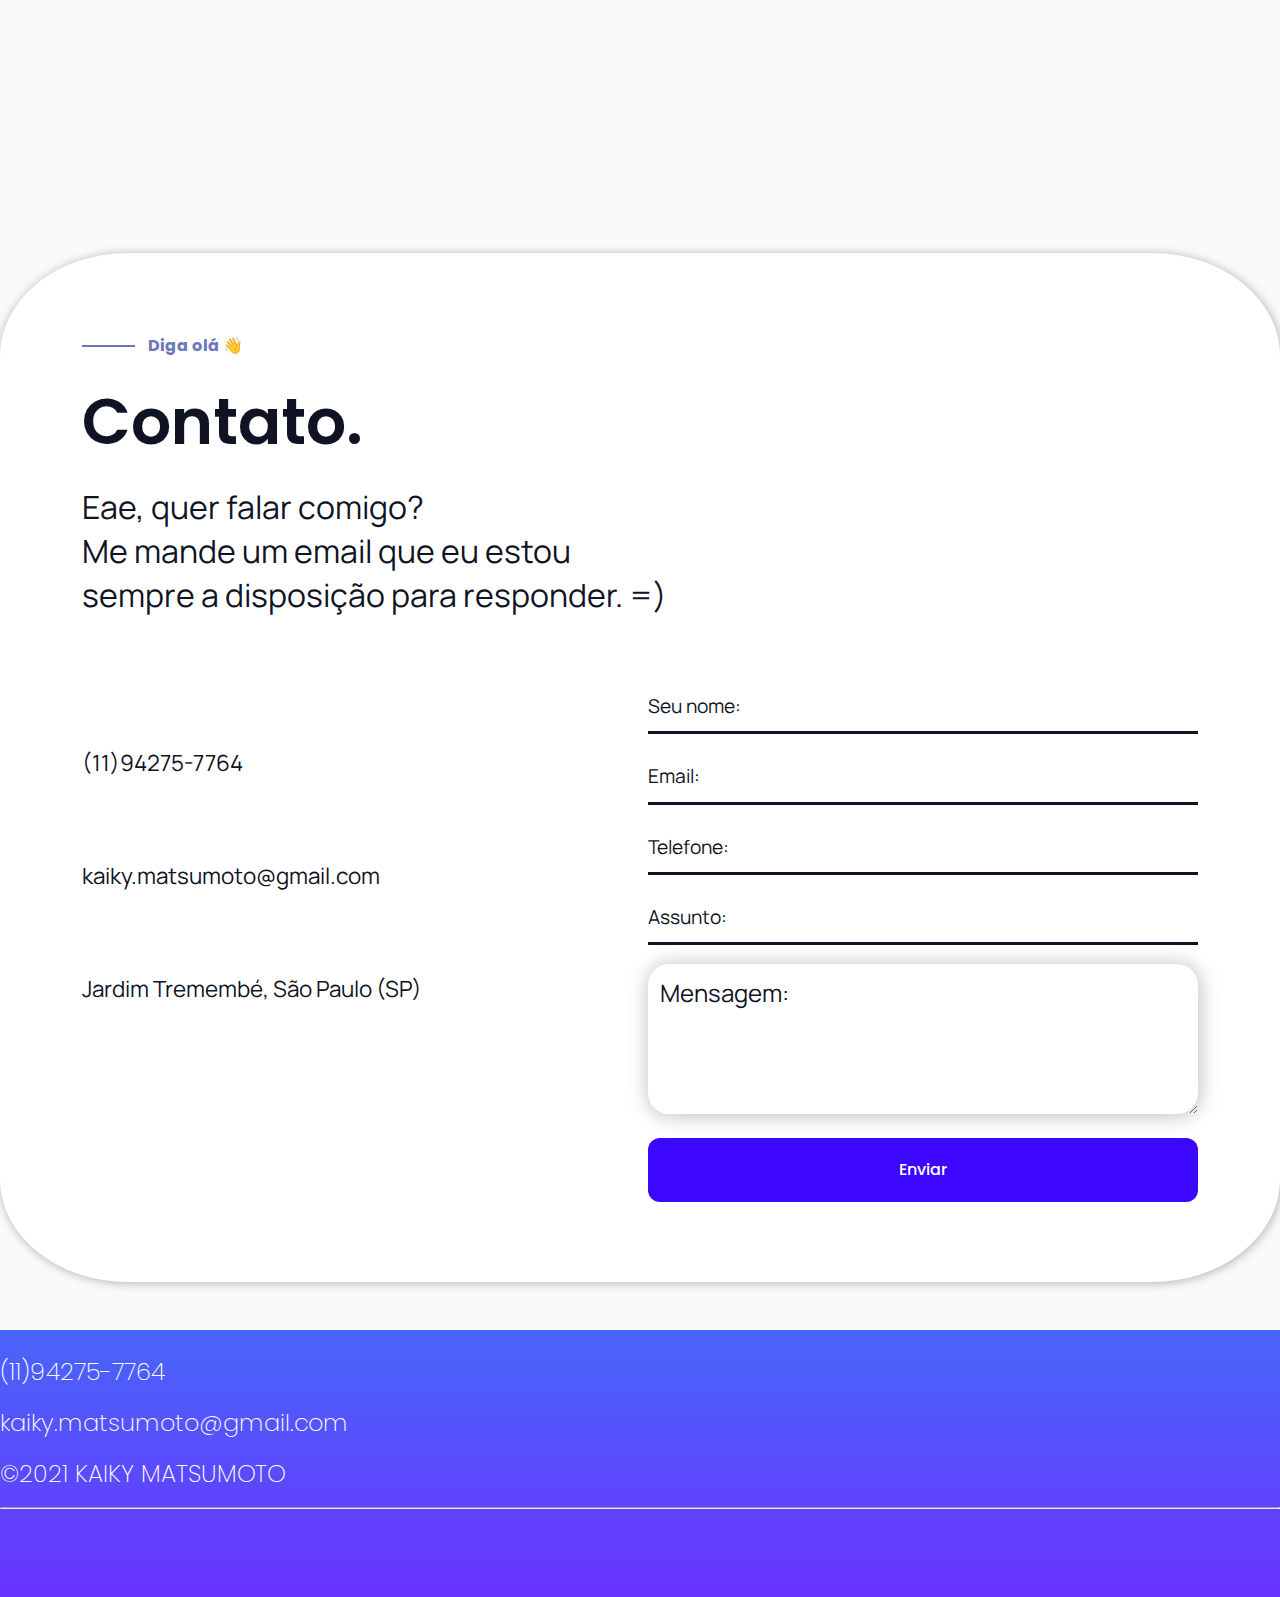
==== commit fa2f5eb0: "Add files via upload" ====
--- a/index.html
+++ b/index.html
@@ -24,13 +24,13 @@
     <link href="https://fonts.googleapis.com/css2?family=Manrope:wght@300;400;500&display=swap" rel="stylesheet">
     <link href="https://fonts.googleapis.com/css2?family=Poppins:wght@200;400;500;600;700&display=swap"
         rel="stylesheet">
-
+    <link rel="shortcut icon" href="assets/fotos/icone.png">
     <script src="https://code.jquery.com/jquery-3.5.0.js"></script>
 
     <title>Kaiky Matsumoto</title>
 </head>
 
-<body id = "bodyy">
+<body id = "body">
     <header id="header">
         <nav class="container">
             <a class="caixa-logo" >
@@ -40,11 +40,11 @@
             <div class="menu">
                 
                     <ul class="grid">
-                        <li><a class="title-2" id = "fechar" href="#home">Início</a></li>
-                        <li><a class="title-2" id = "fechar" href="#sobre">Sobre</a></li>
-                        <li><a class="title-2" id = "fechar" href="#projetos">Projetos</a></li>
-                        <li><a class="title-2" id = "fechar" href="#skills">Skills</a></li>
-                        <li><a class="title-2" id = "fechar" href="#contato">Contato</a></li>
+                        <li><a class="title-2" onclick = "remover()" href="#home">Início</a></li>
+                        <li><a class="title-2" onclick = "remover()" href="#sobre">Sobre</a></li>
+                        <li><a class="title-2" onclick = "remover()" href="#projetos">Projetos</a></li>
+                        <li><a class="title-2" onclick = "remover()" href="#skills">Skills</a></li>
+                        <li><a class="title-2" onclick = "remover()" href="#contato">Contato</a></li>
                         <hr>
                         <div>
                             <a href="https://www.instagram.com/matusumotu/" target="blanck"><i class="icon-instagram"></i></a>
@@ -59,8 +59,18 @@
                     <div id = "quadrado" class = "form"></div>
 
             </div>
-            <div class="toggle icon-menu"></div>
-            <div class="toggle icon-x"></div>
+
+            <input type="checkbox" class = "checkbox" id="checkbox">
+            <label for="checkbox" class = "label"> 
+              
+            </label>
+
+
+            <input id = "hamburguer" type="checkbox">
+            <label for="hamburguer">
+                <div class = "hamburguer toggle"> </div>
+            </label>
+
         </nav>
     </header>
     <main>
@@ -120,7 +130,7 @@
                 <div class="center "> <a class = "text" href="assets/CV_KaikyMatsumoto.pdf" target="blanck"> <i class="icon-download"></i> Baixar CV</i></a> <br>
                     <a class = "text block" href = "https://www.linkedin.com/in/kaiky-matsumoto/" target="blanck"> <i class="icon-linkedin"></i> Linkedin</a></div>
                 <div class="center-2">
-                    <img src="assets/fotos/olhos-direita.png" alt="olhos-direita">
+                    <img src="assets/fotos/olhos.png" alt="olhos-direita">
                 </div>
     
 
--- a/estilo.css
+++ b/estilo.css
@@ -5,7 +5,9 @@
      --base-color: hsl(var(--hue), 36%, 57%);
      --base-color-second: hsl(256, 100%, 60%);
      --base-color-alt: hsl(var(--hue), 94%, 63%);
-     --title-color: hsl(var(--hue), 41%, 10%);
+     --base-color-footer: #4b12b6;
+     --base-color-footer-second: #5314c9;
+     --title-color: #0f1324;
      --text-color: hsl(0, 0% ,46%);
      --text-color-light: hsl(0, 0% ,98%);
      --body-color: hsl(0, 0% ,98%);
@@ -31,7 +33,18 @@
     color: var(--text-color);
     background: var(--body-color);
     -webkit-font-smoothing: antialiased;
-}
+    transition: background 0.2s linear;
+}
+
+body.dark{
+    --body-color: hsl(var(--hue), 41%, 10%);
+    --title-color: hsl(0, 0% ,98%);
+    --base-color-alt: hsl(var(--hue), 94%, 33%);
+     --base-color-second: hsl(256, 66%, 30%);
+     --base-color-footer: #1f074d;
+     --base-color-footer-second: #391085;
+}
+
 
 ul{
     list-style: none;
@@ -105,6 +118,7 @@
     left: 0;
     background-color: var(--body-color);
     width: 100%;
+    transition: background 0.2s linear;
 }
 
 #header .caixa-logo{
@@ -171,8 +185,8 @@
     }
     
     nav .menu{
-        transition: 0.4s;
-        left: 30rem;
+        transition: 0.5s;
+        left: 70rem;
     }
     
     nav .menu ul{
@@ -185,7 +199,7 @@
         background: var(--body-color);
         height: 100vh;
         width: 100vw;
-        padding-top: 120px;
+       
         display: block;
         position: fixed;
         top: 0;
@@ -213,6 +227,7 @@
         
     nav.show .menu ul{
         display: grid;
+        margin-top: 120px;
     }
     
     nav.show ul.grid{
@@ -227,21 +242,108 @@
         z-index: 10;
     }
     
-    nav .icon-x{
+    .hamburguer{
+        width: 50px;
+        height: 50px;
+    
+        border-radius: 10%;
+    
+        position: relative;
+        z-index: 99;
+    }
+    
+    .hamburguer:after{
+        content: '';
+    
+        position: absolute;
+        top: 20%;
+        left: 15%;
+    
+        width: 70%;
+        height: 10%;
+    
+        border-radius: 20px;
+    
+        background-color: white;
+    
+        transition: 1s ease;
+        z-index: 99;
+    }
+    
+    .hamburguer:before{
+        content: '';
+    
+        position: absolute;
+        top: 60%;
+        left: 15%;
+    
+        width: 70%;
+        height: 10%;
+    
+        border-radius: 20px;
+    
+        background-color: white;
+    
+        transition: 1s ease;
+        z-index: 99;
+    }
+    
+    #hamburguer:checked ~ label .hamburguer:after{
+        transform: rotate(225deg);
+    
+        top: 45%;
+        left: 15%;
+        background-color: var(--title-color);
+    }
+    
+    #hamburguer:checked ~ label .hamburguer:before{
+        transform: rotate(-225deg);
+    
+        top: 45%;
+        left: 15%;
+        background-color: var(--title-color);
+    }
+    
+
+    .label {
+        cursor: pointer;
+        text-indent: -9999px;
+        z-index: 99;
+        width: 52px;
+        height: 27px;
+        background: var(--title-color);
+        float: right;
+        border-radius: 100px;
+        position: relative;
+        margin-right: 1rem;
+        transition: 0.3s;
+    }
+
+    nav input[type=checkbox]{
+        height: 0;
+        width: 0;
         visibility: hidden;
-    
+    }
+
+    nav .label::after{
+        content: '';
         position: absolute;
-        top: -2.5rem;
-        right: 1.5rem;
-        z-index: 100;
-    
-        transition: 0.2s;
-    }
-    
-    nav.show div.icon-x{
-        visibility: visible;
-        opacity: 1;
-        top: 1.5rem;
+        top: 3px;
+        left: 3px;
+        width: 20px;
+        height: 20px;
+        background-color: var(--body-color);
+        border-radius: 90px;
+        transition: 0.3s;
+    }
+
+    nav .label:active:after {
+        width: 40px;
+    }
+
+    nav .checkbox:checked + .label::after{
+        left: calc(100% - 3px);
+        transform: translateX(-100%);
     }
 
 /*////Home////*/
@@ -463,7 +565,7 @@
 #sobre a{
     background: linear-gradient( var(--base-color-alt), #4c3fff);
     font: 500 1rem "Poppins", sans-serif;
-    color: var(--body-color);
+    color: hsl(0, 0% ,98%);
     border-radius: 12px;
     height: 3.5rem;   
     width: 100%;
@@ -658,7 +760,7 @@
 
 #skills #habilidades .dividider-2{
     border-style: solid;
-    border-color: var(--title-color);
+    border-color: hsl(var(--hue), 41%, 10%);
     height: 10px;
     width: 25%;
     position: absolute;
@@ -731,7 +833,7 @@
     top:0;
     left: 0;
     padding: 10px 0;
-    color: black;
+    color: var(--title-color);
     font-size: 1.2rem;
     pointer-events: none;
     transition: .5s;
@@ -755,22 +857,28 @@
     padding: 0.75rem;
 }
 
-#contato form .botao{
+#contato .botao{
     background: #3c06ff;
     font: 500 1rem "Poppins", sans-serif;
-    color: var(--body-color);
+    box-shadow: inset 0 0 0 0 white;
+    color: white;
     border-radius: 12px;
     border: #3c06ff;
     height: 4rem;   
     width: 100%;
     outline: none;
     border-style: none;
-    transition: 1s;
+    transition: ease-out 1s;
+}
+
+
+#contato textarea::placeholder{
+    color: var(--title-color);
 }
 
 #contato form .botao:hover{
     box-shadow: inset 600px 0 0 0 white;
-    color: var(--title-color);
+    color: hsl(var(--hue), 41%, 10%);
     cursor: pointer;
     border: #3c06ff solid;
 }
@@ -795,7 +903,7 @@
 /*////////FOOTER//////*/
 
 #footer{
-    background: linear-gradient(180deg, #4200FF 0%, #5523E0 100%);
+    background: linear-gradient(180deg, var(--base-color-alt) 0%, var(--base-color-second) 100%);
 }
 
 #footer .container, a{
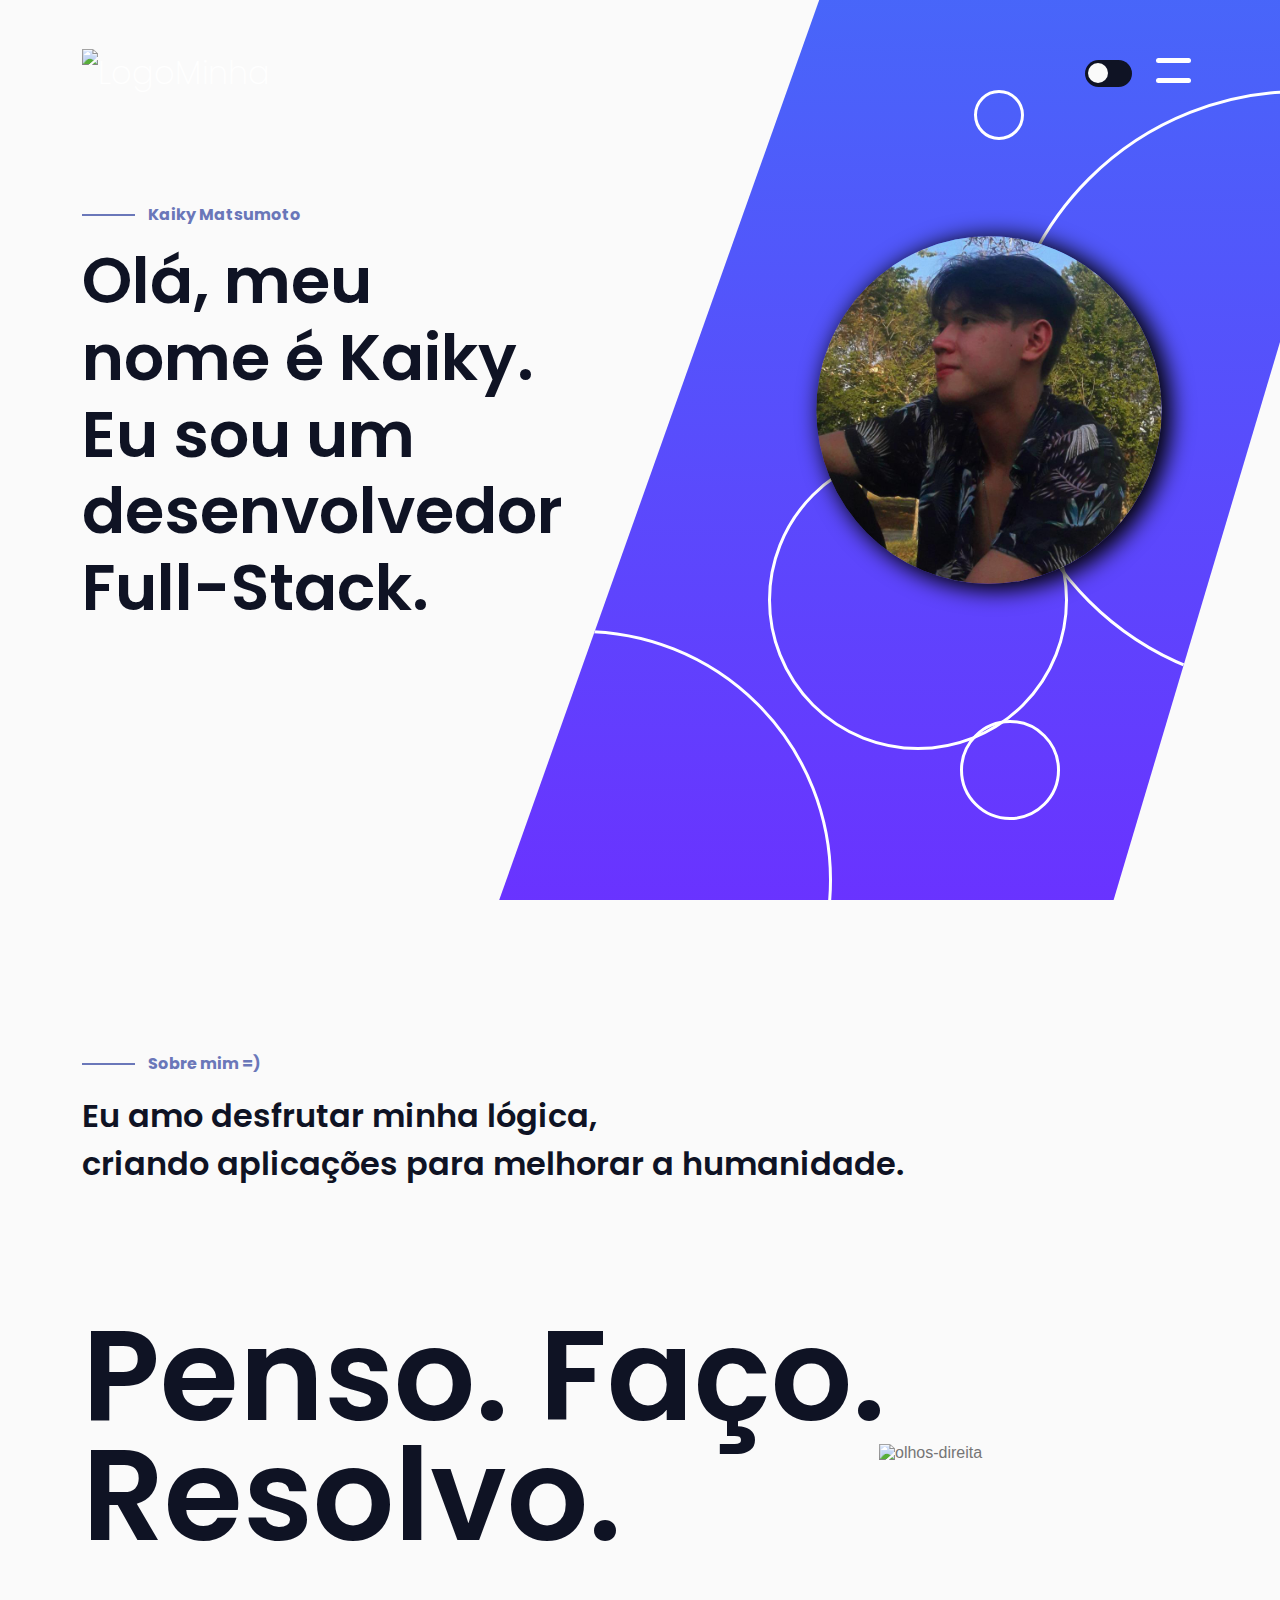
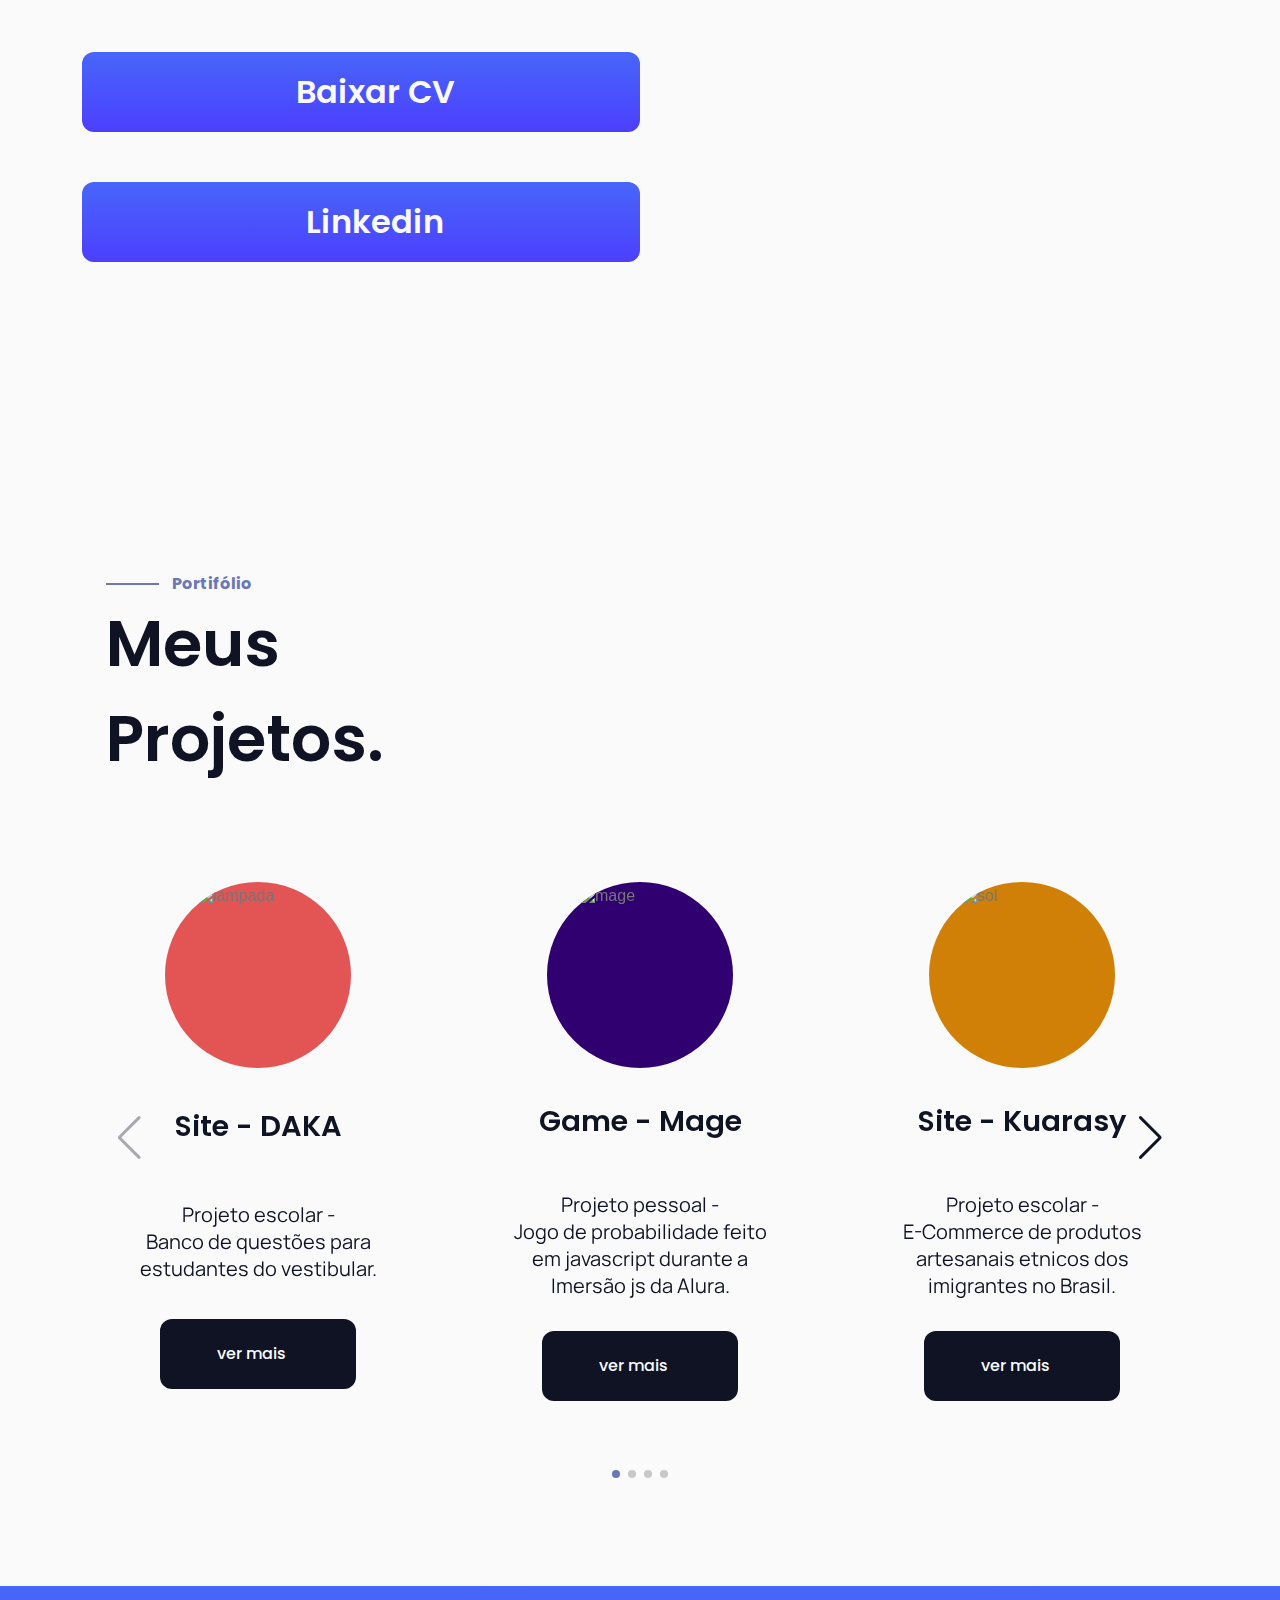
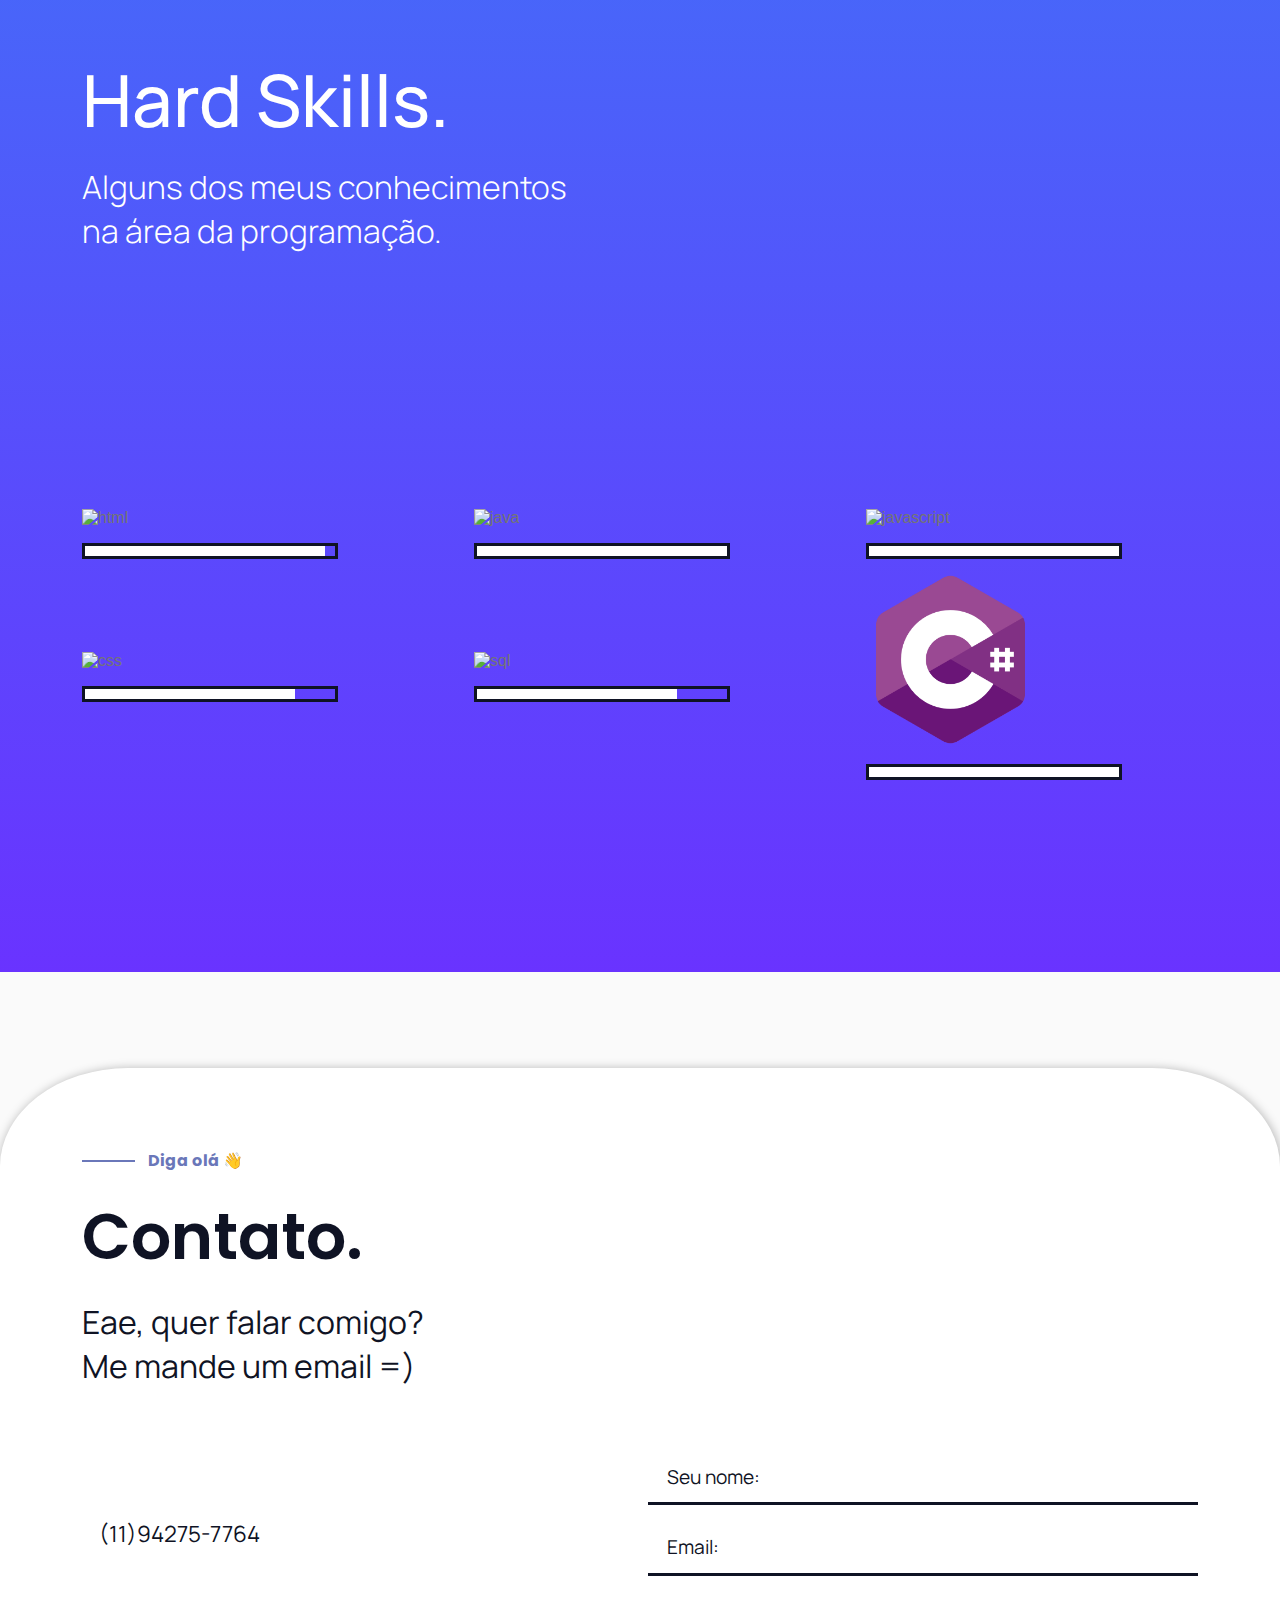
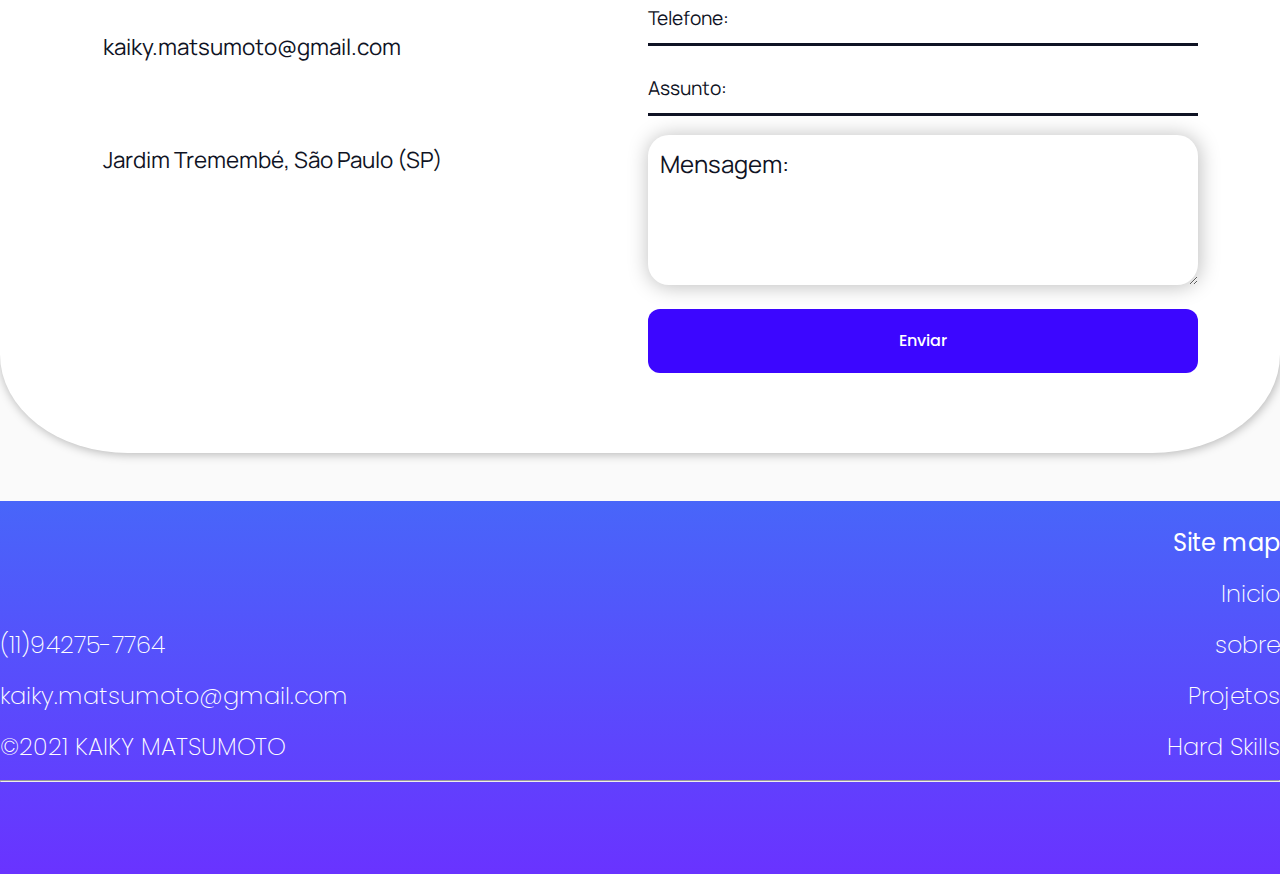
==== commit 76080e3f: "Add files via upload" ====
--- a/index.html
+++ b/index.html
@@ -114,12 +114,13 @@
         </section>
     </main>
     <section id="sobre" class="section">
+
         <div class="container">
             <h2 class="title">
                 <div class=hifen></div> Sobre mim =&#41
             </h2>
-            <p class="text">
-                Eu amo desfrutar minha lógica, <br> criando aplicações para melhorar a humanidade.
+            <p id = "me" class="text">
+                Eu amo desfrutar minha lógica, <br> criando aplicações para melhorar a humanidade. <br> 
             </p>
             <h2 class="title-2">
                 Penso.
@@ -127,8 +128,8 @@
                 Resolvo. 
             </h2>
             <div class = "sub-container">
-                <div class="center "> <a class = "text" href="assets/CV_KaikyMatsumoto.pdf" target="blanck"> <i class="icon-download"></i> Baixar CV</i></a> <br>
-                    <a class = "text block" href = "https://www.linkedin.com/in/kaiky-matsumoto/" target="blanck"> <i class="icon-linkedin"></i> Linkedin</a></div>
+                <div class="center "> <a class = "text button" href="assets/CV_KAIKY_MATSUMOTO.pdf" target="blanck"> <i class="icon-download"></i> Baixar CV</i></a> <br>
+                    <a class = "text block button" href = "https://www.linkedin.com/in/kaiky-matsumoto/" target="blanck"> <i class="icon-linkedin"></i> Linkedin</a></div>
                 <div class="center-2">
                     <img src="assets/fotos/olhos.png" alt="olhos-direita">
                 </div>
@@ -161,7 +162,7 @@
                       Banco de questões para
                       estudantes do vestibular.</p>
                   <div class="center">
-                      <a class ="button" href="https://github.com/koekoki/DAKA/tree/main/LOGINCADASTRO" target="blank">ver mais <i class="icon-forward"></i> </a>
+                      <a class ="button" href="https://github.com/koekoki/site-DAKA" target="blank">ver mais <i class="icon-forward"></i> </a>
                   </div>
               </div>
 
@@ -201,7 +202,7 @@
                       Projeto escolar - <br>
                       E-Commerce de produtos artesanais etnicos dos imigrantes no Brasil.</p>
                   <div class="center">
-                      <a class ="button">ver mais <i class="icon-forward"></i> </a>
+                      <a  href = "https://github.com/koekoki/Site-DAKA" target="blank" class ="button">ver mais <i class="icon-forward"></i> </a>
                   </div>
               </div>
 
@@ -221,6 +222,44 @@
                       codificando a soma do fibonacci mais o fatorial com o alfabeto.</p>
                   <div class="center">
                       <a class ="button" href="https://github.com/koekoki/EstagioGama" target="blank">ver mais <i class="icon-forward"></i> </a>
+                  </div>
+              </div>
+
+              </div>
+
+              <div calculadora class="swiper-slide">
+
+                <div class = "card grid">
+                  <div class="center">
+                      <div class="circulo calculadora">
+                          <img class = "img-calculadora" src="assets/fotos/calculadora.png" alt="calculadora">
+                      </div>
+                  </div>
+                  <p class="title-2">Projeto - Calc3D</p>
+                  <p class=text>
+                    Projeto pessoal - <br>
+                    Calculadora simples feitas em javascript durante as aulas de AW1.</p>
+                  <div class="center">
+                      <a class ="button" href="https://koekoki.github.io/AW1/Projeto/PB3/Calculadora/" target="blank">ver mais <i class="icon-forward"></i> </a>
+                  </div>
+              </div>
+
+              </div>
+
+              <div LatimCodeWeek class="swiper-slide">
+
+                <div class = "card grid">
+                  <div class="center">
+                      <div class="circulo LCW">
+                          <img class = "img-LCW" src="assets/fotos/LCW.jpg" alt="LCW">
+                      </div>
+                  </div>
+                  <p class="title-2">Evento - LCW</p>
+                  <p class=text>
+                    Projeto DoJobs -<br>
+                    Idealização do aplicativo sobre Empregabilidade Jovem.</p>
+                  <div class="center">
+                      <a class ="button" href="assets/LCW_KAIKY.pdf" target="blank">ver mais <i class="icon-forward"></i> </a>
                   </div>
               </div>
 
@@ -241,7 +280,7 @@
         <div class="section">
             <div class="container">
                 <h4 class="title-2">Hard Skills.</h3>
-                    <p class="white">Algumas dos meus conhecimentos  <br> na área da programação.</p>
+                    <p class="white">Alguns dos meus conhecimentos  <br> na área da programação.</p>
 
                     <div class="espaço" data-fly="right">
                         <img class="foguete"  src="assets/fotos/foguetes.png" alt="foguetes">
@@ -263,21 +302,12 @@
                         <div id="sql"><img src="assets/fotos/sql.png" alt="sql">
                             <div class="dividider-2"></div>
                         </div>
-                        <div id="php"><img src="assets/fotos/php.png" alt="php">
-                            <div class="dividider-2"></div>
-                        </div>
-
-                    </div>
-            </div>
-        </div>
-    </section>
-    <section id="video" class="section">
-        <div class="container">
-            <p class = "text"> fique com um vídeo de gatinho enquanto estou <br>
-            planejando a minha apresentação.</p>
-            <iframe width="300" height="350" src="https://www.youtube.com/embed/LMD6MqwErzc" title="YouTube video player" frameborder="0" 
-            allow="accelerometer; autoplay; clipboard-write; encrypted-media; gyroscope; picture-in-picture" allowfullscreen></iframe>
-
+                        <div id="C-Sharp"><img src="assets/fotos/c.png" alt="c#">
+                            <div class="dividider-2"></div>
+                        </div>
+
+                    </div>
+            </div>
         </div>
     </section>
     <section class="section" id="contato">
@@ -287,9 +317,7 @@
             </h5>
             <label class="title-2"> Contato.</label>
             <p class="text">Eae, quer falar comigo? <br>
-                Me mande um email que eu estou <br>
-                sempre a disposição para responder.
-                =&#41</p>
+                Me mande um email =&#41</p>
             <img class="aviao" data-fly = "left" src="assets/fotos/aviao-de-papel.png" alt="aviao">
                 <div class = "grid">
                     <div class = "infos">
@@ -297,26 +325,29 @@
                         <label class = "text" > <i class="icon-envelope"></i> kaiky.matsumoto@gmail.com</label><br>
                         <label class = "text" > <i class = "icon-home"></i> Jardim Tremembé, São Paulo (SP)</label>
                     </div>
-                    <form>
+                    <form action="https://api.staticforms.xyz/submit" method="POST">
+                        <input type="hidden" name="accessKey" value="92c3a063-d392-4d63-b03d-bb49b6b6f44a">
                         <div class="info-box">
-                            <input class="text" type="text" name="nome" required="">
+                            <input class="text" type="text" name="nome" required>
                             <label class="text"><i class="icon-user"></i> Seu nome:</label>
                         </div>
                         <div class="info-box">
-                            <input class="text" type="text" name="email" required="">
+                            <input class="text" type="email" name="email" required>
                             <label class="text"> <i class="icon-paperplane"></i> Email:</label>
                         </div>
                         <div class="info-box">
-                            <input class="text" type="tel" name="telefone" required="">
+                            <input class="text" type="tel" name="phone" required>
                             <label class="text">Telefone:</label>
                         </div>
                         <div class="info-box">
-                            <input class="text" type="text" name="assunto" required="">
+                            <input class="text" type="text" name="subject" required>
                             <label class="text">Assunto:</label>
                         </div>
-                        <textarea class="text" name="texto" id="" placeholder="Mensagem: "></textarea>
+                        <textarea class="text" name="message" placeholder="Mensagem: "></textarea>
                         <input type="submit" value="Enviar" class="botao">
                         
+                        <input type="hidden" name="redirectTo" value="https://koekoki.github.io/#contato">
+
                     </form>
                 </div>
         </div>
@@ -325,16 +356,22 @@
     <footer>
         <section id="footer">
             <div class="container grid section">
-                         
-                <label>(11)94275-7764</label>
-                <label > kaiky.matsumoto@gmail.com</label>
-                <label for="copy">©2021 KAIKY MATSUMOTO</label>
+                <div class = "right map"><strong> Site map</strong></div> 
+                <div class="right"><a class = "map" href="#header">Inicio</a> </div>
+                <div class = "conteudo"><p >(11)94275-7764</p>  <a class = "map" href="#sobre" > sobre</a></div> 
+                <div class = "conteudo"><p > kaiky.matsumoto@gmail.com</p> <a class = "map" href="#projetos" > Projetos</a> </div>
+                <div class = "conteudo"><p for="copy">©2021 KAIKY MATSUMOTO</p><a class = "map" href="#skills" >Hard Skills</a> </div>
+                
                 <hr>      
             <div>
                 <a href="https://www.instagram.com/matusumotu/" target="blanck"><i class="icon-instagram"></i></a>
                 <a href="https://www.linkedin.com/in/kaiky-matsumoto/" target="blanck"> <i class="icon-linkedin"></i></a>
                 <a href="https://github.com/koekoki" target="blanck"><i class="icon-github"></i></a>
             </div>
+            <div>
+               
+                
+            </div>
         </div>
         </section>
     </footer>
--- a/assets/fonts/style.css
+++ b/assets/fonts/style.css
@@ -0,0 +1,81 @@
+@font-face {
+  font-family: 'icomoon';
+  src:  url('fonts/icomoon.eot?zdkx2t');
+  src:  url('fonts/icomoon.eot?zdkx2t#iefix') format('embedded-opentype'),
+    url('fonts/icomoon.ttf?zdkx2t') format('truetype'),
+    url('fonts/icomoon.woff?zdkx2t') format('woff'),
+    url('fonts/icomoon.svg?zdkx2t#icomoon') format('svg');
+  font-weight: normal;
+  font-style: normal;
+  font-display: block;
+}
+
+[class^="icon-"], [class*=" icon-"] {
+  /* use !important to prevent issues with browser extensions that change fonts */
+  font-family: 'icomoon' !important;
+  speak: never;
+  font-style: normal;
+  font-weight: normal;
+  font-variant: normal;
+  text-transform: none;
+  line-height: 1;
+
+  /* Better Font Rendering =========== */
+  -webkit-font-smoothing: antialiased;
+  -moz-osx-font-smoothing: grayscale;
+}
+
+.icon-paperplane:before {
+  content: "\e90d";
+}
+.icon-send:before {
+  content: "\e90d";
+}
+.icon-flight:before {
+  content: "\e90d";
+}
+.icon-email:before {
+  content: "\e90d";
+}
+.icon-phone:before {
+  content: "\e90b";
+}
+.icon-contact:before {
+  content: "\e90b";
+}
+.icon-home:before {
+  content: "\e90c";
+}
+.icon-x:before {
+  content: "\e90a";
+}
+.icon-arrow-up-outline:before {
+  content: "\e909";
+}
+.icon-menu:before {
+  content: "\e908";
+}
+.icon-download:before {
+  content: "\e906";
+}
+.icon-send1:before {
+  content: "\e900";
+}
+.icon-envelope:before {
+  content: "\e901";
+}
+.icon-linkedin:before {
+  content: "\e902";
+}
+.icon-instagram:before {
+  content: "\e903";
+}
+.icon-github:before {
+  content: "\e904";
+}
+.icon-forward:before {
+  content: "\e907";
+}
+.icon-user:before {
+  content: "\e905";
+}
--- a/estilo.css
+++ b/estilo.css
@@ -264,7 +264,7 @@
     
         border-radius: 20px;
     
-        background-color: white;
+        background-color: var(--title-color);
     
         transition: 1s ease;
         z-index: 99;
@@ -282,7 +282,7 @@
     
         border-radius: 20px;
     
-        background-color: white;
+        background-color: var(--title-color);
     
         transition: 1s ease;
         z-index: 99;
@@ -562,9 +562,8 @@
     margin-right: 4px;
 }
 
-#sobre a{
+#sobre .sub-container a{
     background: linear-gradient( var(--base-color-alt), #4c3fff);
-    font: 500 1rem "Poppins", sans-serif;
     color: hsl(0, 0% ,98%);
     border-radius: 12px;
     height: 3.5rem;   
@@ -575,7 +574,18 @@
     justify-content: center;
     align-items: center;
 }
-#sobre .block{}
+
+#sobre #me a{
+    color: var(--base-color-alt);
+
+} 
+#sobre #me a:hover{
+    color: var(--title-color);
+
+} 
+
+
+
 
 /*/////projetos///////*/
 
@@ -613,12 +623,10 @@
     background: white;
 }
 
-
-@media (min-width: 360px){
-    #projetos .card .title-2{
-        font-size: 1.8rem;
-    }
-}
+#projetos .card .title-2{
+    font-size: 1.6rem;
+}
+
 
 @media (max-width: 361px){
     
@@ -669,6 +677,10 @@
     background: rgb(10, 7, 209);
 }
 
+#projetos .calculadora {
+    background: rgb(16, 138, 5);
+}
+
 #projetos a{
     height: 4.375rem;
     width: 12.21875rem;
@@ -685,6 +697,17 @@
 #projetos img{
     height: 10rem;
     width: 10rem;
+    margin-top: 1rem;
+}
+
+#projetos .img-calculadora{
+    height: 8rem;
+    width: 8rem;
+}
+
+#projetos .img-LCW{
+    height: 13rem;
+    width: 13rem;
 }
 
 /* swiper */
@@ -741,6 +764,10 @@
 
 #skills #habilidades img:hover {
     transform: translateY(-8px);
+}
+#skills #java img{
+    height: 2.5625rem;
+    width: 2.5625rem;
 }
 
 #skills #habilidades img{
@@ -769,6 +796,7 @@
 #skills #java .dividider-2{
     box-shadow: inset 70px 0 0 0 white;
 }
+
 #skills #html .dividider-2{
     box-shadow: inset 60px 0 0 0 white;
 }
@@ -927,6 +955,10 @@
 
 #footer .section{
     padding: 1.5rem 0;
+}
+
+#footer .map{
+    display: none;
 }
 
 .back-to-top {
@@ -1019,6 +1051,14 @@
         font-size: 4rem;
     }
     
+        
+    .hamburguer:after{
+        background-color: white;
+    }
+    
+    .hamburguer:before{
+        background-color: white;
+    }
 
 
     /* ////HOME///////*/
@@ -1036,7 +1076,7 @@
         margin-bottom: 8rem;
     }
 
-    #sobre a{
+    #sobre .sub-container a{
         width: 100%;
         height: 5rem;
     }
@@ -1219,6 +1259,9 @@
     #projetos .text{
         font-size: 1.25rem;
     }
+    #projetos .card .title-2{
+        font-size: 1.8rem;
+    }
 
     #projetos .swiper-button-next, .swiper-button-prev{
         color: var(--title-color);
@@ -1258,6 +1301,10 @@
     #skills #java .dividider-2{
         box-shadow: inset 300px 0 0 0 white;
     }
+    #skills #java img{
+        height: 24.5625rem;
+        width: 24.5625rem;
+    }
     #skills #html .dividider-2{
         box-shadow: inset 240px 0 0 0 white;
     }
@@ -1268,10 +1315,10 @@
         box-shadow: inset 210px 0 0 0 white;
     }
     #skills #sql .dividider-2{
-        box-shadow: inset 130px 0 0 0 white;
-    }
-    #skills #php .dividider-2{
-        box-shadow: inset 140px 0 0 0 white;
+        box-shadow: inset 200px 0 0 0 white;
+    }
+    #skills #C-Sharp .dividider-2{
+        box-shadow: inset 300px 0 0 0 white;
     }
 
     #skills #habilidades .dividider-2{
@@ -1288,14 +1335,6 @@
         height: 15rem;
         width: 15rem;
     }
-
-
-    #video iframe{
-        width: 1280px;
-        height: 720px;
-    }
-
-
 
     #contato form .botao{
         margin-bottom: 5rem;
@@ -1312,7 +1351,6 @@
         padding-top: 4rem;
         }
 
-
     #contato div .infos{
         display: block;
     }
@@ -1333,8 +1371,22 @@
     #footer .container{
         font-size: 1.5rem;
     }
-
-
-}
-
-
+    #footer .conteudo{
+        display: flex;
+        justify-content: space-between;
+    }
+    #footer .map{
+        display: inline-flex;
+    }
+    #footer .right{
+        display: flex;
+        justify-content: right;
+    }
+    #footer a {
+        font-size: 1.5rem;
+    }
+
+
+}
+
+
--- a/assets/fonts/style.css
+++ b/assets/fonts/style.css
@@ -0,0 +1,81 @@
+@font-face {
+  font-family: 'icomoon';
+  src:  url('fonts/icomoon.eot?zdkx2t');
+  src:  url('fonts/icomoon.eot?zdkx2t#iefix') format('embedded-opentype'),
+    url('fonts/icomoon.ttf?zdkx2t') format('truetype'),
+    url('fonts/icomoon.woff?zdkx2t') format('woff'),
+    url('fonts/icomoon.svg?zdkx2t#icomoon') format('svg');
+  font-weight: normal;
+  font-style: normal;
+  font-display: block;
+}
+
+[class^="icon-"], [class*=" icon-"] {
+  /* use !important to prevent issues with browser extensions that change fonts */
+  font-family: 'icomoon' !important;
+  speak: never;
+  font-style: normal;
+  font-weight: normal;
+  font-variant: normal;
+  text-transform: none;
+  line-height: 1;
+
+  /* Better Font Rendering =========== */
+  -webkit-font-smoothing: antialiased;
+  -moz-osx-font-smoothing: grayscale;
+}
+
+.icon-paperplane:before {
+  content: "\e90d";
+}
+.icon-send:before {
+  content: "\e90d";
+}
+.icon-flight:before {
+  content: "\e90d";
+}
+.icon-email:before {
+  content: "\e90d";
+}
+.icon-phone:before {
+  content: "\e90b";
+}
+.icon-contact:before {
+  content: "\e90b";
+}
+.icon-home:before {
+  content: "\e90c";
+}
+.icon-x:before {
+  content: "\e90a";
+}
+.icon-arrow-up-outline:before {
+  content: "\e909";
+}
+.icon-menu:before {
+  content: "\e908";
+}
+.icon-download:before {
+  content: "\e906";
+}
+.icon-send1:before {
+  content: "\e900";
+}
+.icon-envelope:before {
+  content: "\e901";
+}
+.icon-linkedin:before {
+  content: "\e902";
+}
+.icon-instagram:before {
+  content: "\e903";
+}
+.icon-github:before {
+  content: "\e904";
+}
+.icon-forward:before {
+  content: "\e907";
+}
+.icon-user:before {
+  content: "\e905";
+}
